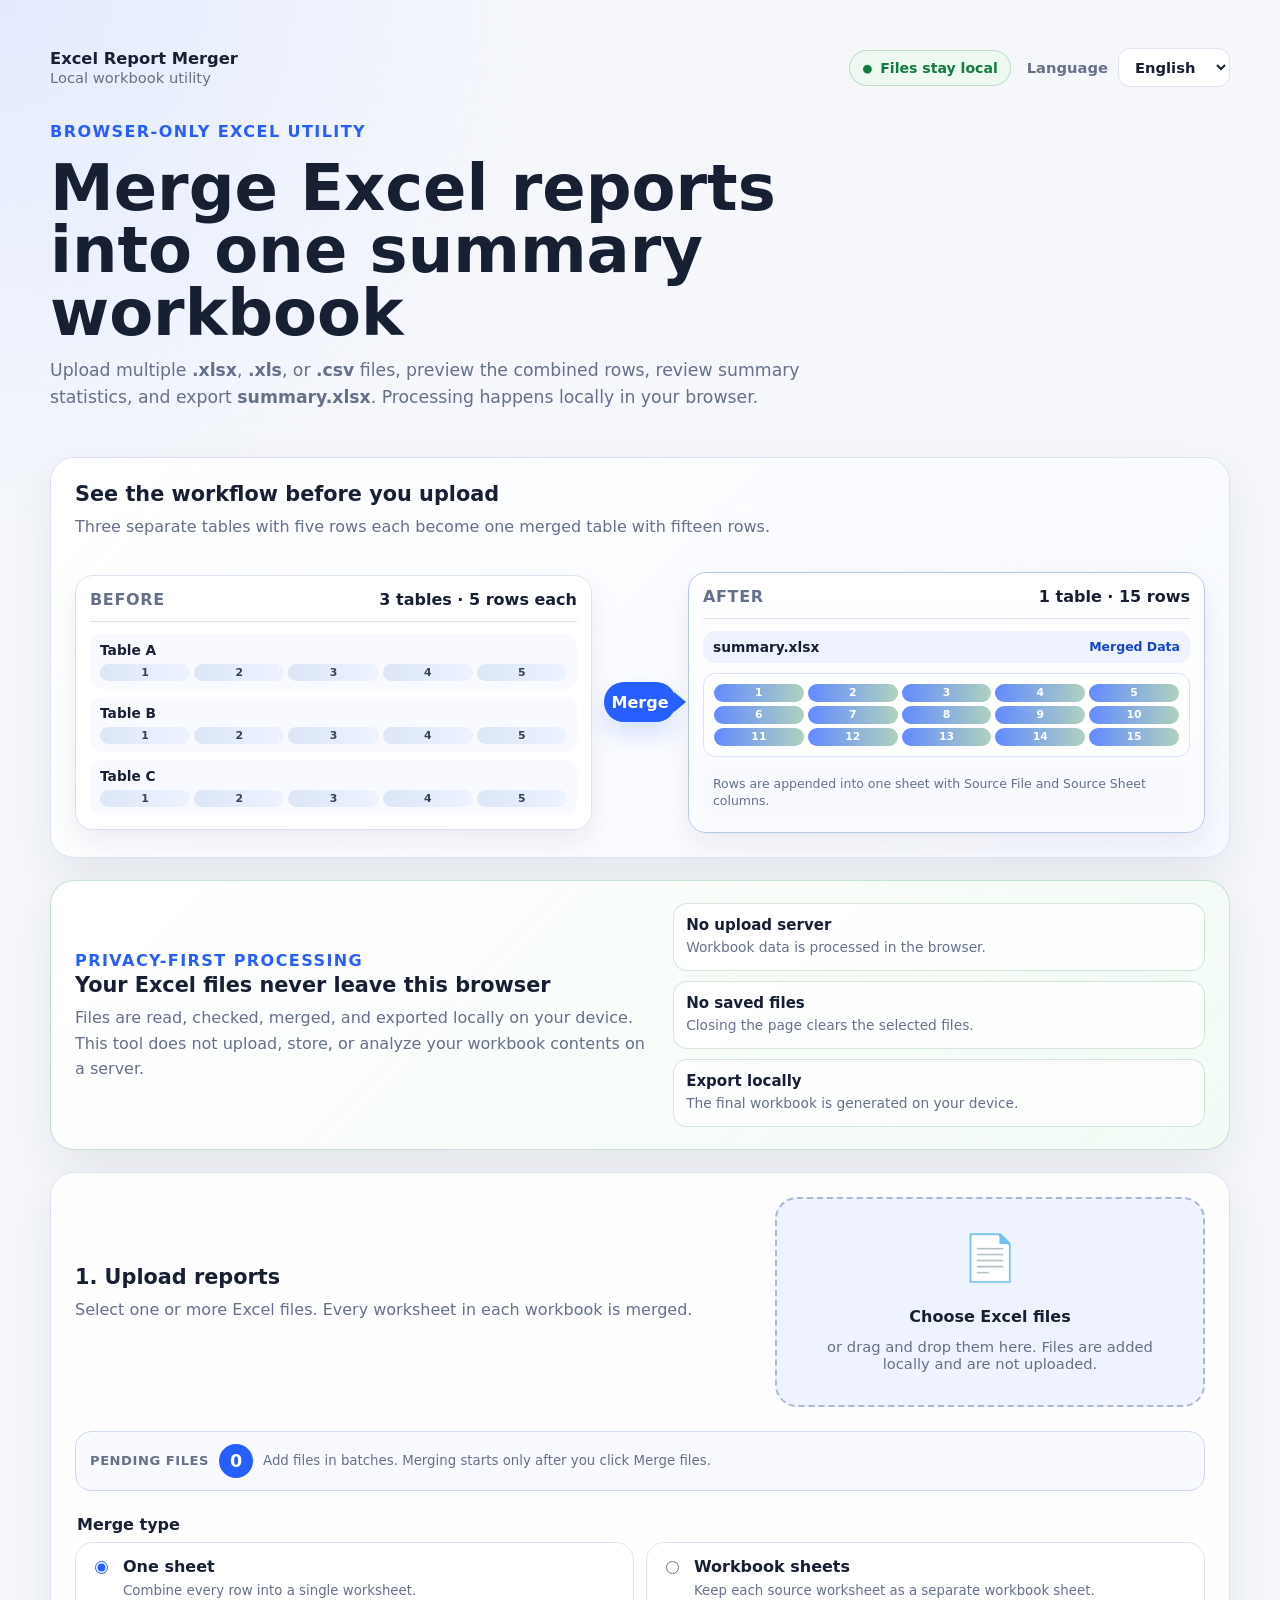
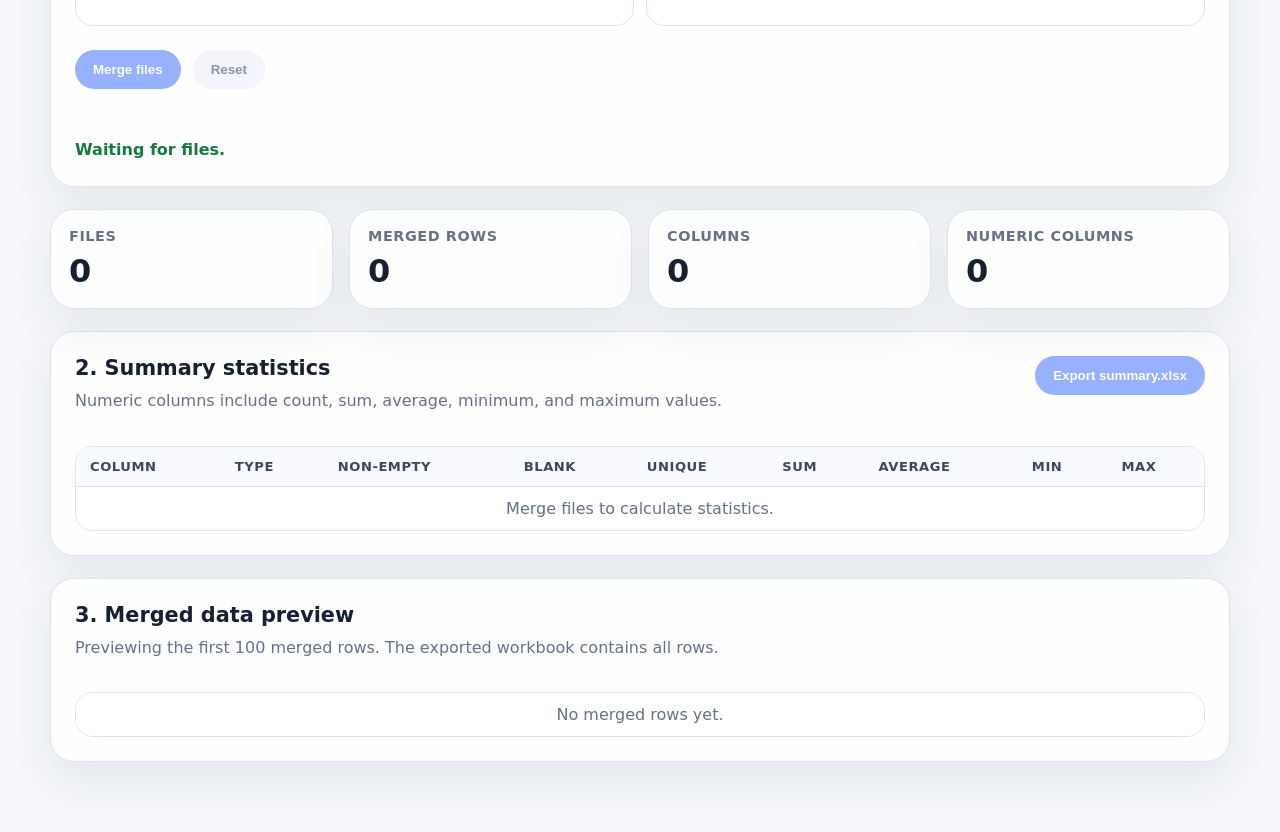
==== index.html @ 46419c25 "Add files via upload" ====
<!DOCTYPE html>
<html lang="en">
<head>
  <meta charset="UTF-8" />
  <meta name="viewport" content="width=device-width, initial-scale=1.0" />
  <title>Local Excel Report Merger</title>
  <link rel="stylesheet" href="styles.css" />
</head>
<body>
  <main class="app-shell">
    <header class="top-bar">
      <div>
        <strong data-i18n="brand">Excel Report Merger</strong>
        <span data-i18n="brandTagline">Local workbook utility</span>
      </div>
      <div class="privacy-badge" title="Local processing">
        <span aria-hidden="true">●</span>
        <strong data-i18n="privacyBadge">Files stay local</strong>
      </div>
      <label class="language-switcher" for="language-select">
        <span data-i18n="languageLabel">Language</span>
        <select id="language-select">
          <option value="en">English</option>
          <option value="zh">中文</option>
        </select>
      </label>
    </header>

    <section class="hero" aria-labelledby="app-title">
      <p class="eyebrow" data-i18n="eyebrow">Browser-only Excel utility</p>
      <h1 id="app-title" data-i18n="heroTitle">Merge Excel reports into one summary workbook</h1>
      <p class="hero-copy" data-i18n-html="heroCopy">
        Upload multiple <strong>.xlsx</strong>, <strong>.xls</strong>, or <strong>.csv</strong> files, preview the combined rows,
        review summary statistics, and export <strong>summary.xlsx</strong>. Processing happens locally in your browser.
      </p>
    </section>

    <section class="demo-panel" aria-labelledby="demo-title">
      <div class="section-header">
        <div>
          <h2 id="demo-title" data-i18n="demoTitle">See the workflow before you upload</h2>
          <p data-i18n="demoCopy">Multiple monthly reports flow into a clean workbook with a cover page, summary statistics, and merged data.</p>
        </div>
      </div>
      <div class="demo-stage" aria-hidden="true">
        <div class="demo-side demo-before">
          <div class="demo-card compact-card">
            <div class="demo-card-header">
              <span class="demo-label" data-i18n="beforeLabel">Before</span>
              <strong data-i18n="beforeSummary">3 tables · 5 rows each</strong>
            </div>
            <div class="table-stack">
              <article class="mini-table">
                <strong data-i18n="demoTableA">North Sales</strong>
                <div class="row-bars"><span>1</span><span>2</span><span>3</span><span>4</span><span>5</span></div>
              </article>
              <article class="mini-table">
                <strong data-i18n="demoTableB">South Sales</strong>
                <div class="row-bars"><span>1</span><span>2</span><span>3</span><span>4</span><span>5</span></div>
              </article>
              <article class="mini-table">
                <strong data-i18n="demoTableC">Online Sales</strong>
                <div class="row-bars"><span>1</span><span>2</span><span>3</span><span>4</span><span>5</span></div>
              </article>
            </div>
          </div>
        </div>
        <div class="demo-arrow" data-i18n="demoArrow">Merge</div>
        <div class="demo-side demo-after">
          <div class="demo-card output-book compact-card">
            <div class="demo-card-header">
              <span class="demo-label" data-i18n="afterLabel">After</span>
              <strong data-i18n="afterSummary">1 table · 15 rows</strong>
            </div>
            <div class="merged-table">
              <div class="merged-title"><strong data-i18n="outputWorkbook">summary.xlsx</strong><span data-i18n="dataTab">Merged Data</span></div>
              <div class="merged-grid">
                <span>1</span><span>2</span><span>3</span><span>4</span><span>5</span>
                <span>6</span><span>7</span><span>8</span><span>9</span><span>10</span>
                <span>11</span><span>12</span><span>13</span><span>14</span><span>15</span>
              </div>
              <div class="merged-note">
                <span data-i18n="afterDetail">Rows are appended into one sheet with Source File and Source Sheet columns.</span>
              </div>
            </div>
          </div>
        </div>
      </div>
    </section>

    <section class="privacy-panel" aria-labelledby="privacy-title">
      <div>
        <p class="eyebrow" data-i18n="privacyEyebrow">Privacy-first processing</p>
        <h2 id="privacy-title" data-i18n="privacyTitle">Your Excel files never leave this browser</h2>
        <p data-i18n="privacyCopy">
          Files are read, checked, merged, and exported locally on your device. This tool does not upload, store, or analyze your workbook contents on a server.
        </p>
      </div>
      <ul class="privacy-points">
        <li><strong data-i18n="privacyPointA">No upload server</strong><span data-i18n="privacyPointACopy">Workbook data is processed in the browser.</span></li>
        <li><strong data-i18n="privacyPointB">No saved files</strong><span data-i18n="privacyPointBCopy">Closing the page clears the selected files.</span></li>
        <li><strong data-i18n="privacyPointC">Export locally</strong><span data-i18n="privacyPointCCopy">The final workbook is generated on your device.</span></li>
      </ul>
    </section>

    <section class="card uploader" aria-labelledby="upload-title">
      <div>
        <h2 id="upload-title" data-i18n="uploadTitle">1. Upload reports</h2>
        <p data-i18n="uploadCopy">Select one or more Excel files. Every worksheet in each workbook is merged.</p>
      </div>
      <label class="drop-zone" for="file-input">
        <span class="drop-icon" aria-hidden="true">📄</span>
        <span class="drop-title" data-i18n="dropTitle">Choose Excel files</span>
        <span class="drop-hint" data-i18n="dropHint">or drag and drop them here</span>
        <input id="file-input" type="file" accept=".xlsx,.xls,.csv" multiple />
      </label>
      <div class="pending-summary" aria-live="polite">
        <span data-i18n="pendingLabel">Pending files</span>
        <strong id="pending-count">0</strong>
        <small data-i18n="pendingHint">Add files in batches. Merging starts only after you click Merge files.</small>
      </div>
      <fieldset class="merge-options" aria-label="Merge type">
        <legend data-i18n="mergeType">Merge type</legend>
        <label class="option-card">
          <input type="radio" name="merge-mode" value="single" checked />
          <span>
            <strong data-i18n="oneSheet">One sheet</strong>
            <small data-i18n="oneSheetCopy">Combine every row into a single worksheet.</small>
          </span>
        </label>
        <label class="option-card">
          <input type="radio" name="merge-mode" value="workbook" />
          <span>
            <strong data-i18n="workbookSheets">Workbook sheets</strong>
            <small data-i18n="workbookSheetsCopy">Keep each source worksheet as a separate workbook sheet.</small>
          </span>
        </label>
      </fieldset>
      <div class="actions">
        <button id="merge-button" type="button" disabled data-i18n="mergeButton">Merge files</button>
        <button id="reset-button" type="button" class="secondary" disabled data-i18n="resetButton">Reset</button>
      </div>
      <ul id="file-list" class="file-list" aria-live="polite"></ul>
      <p id="status" class="status" role="status" data-i18n="waitingStatus">Waiting for files.</p>
    </section>

    <section class="stats-grid" aria-label="Workbook summary statistics">
      <article class="stat-card">
        <span class="stat-label" data-i18n="statFiles">Files</span>
        <strong id="stat-files">0</strong>
      </article>
      <article class="stat-card">
        <span class="stat-label" data-i18n="statRows">Merged rows</span>
        <strong id="stat-rows">0</strong>
      </article>
      <article class="stat-card">
        <span class="stat-label" data-i18n="statColumns">Columns</span>
        <strong id="stat-columns">0</strong>
      </article>
      <article class="stat-card">
        <span class="stat-label" data-i18n="statNumeric">Numeric columns</span>
        <strong id="stat-numeric">0</strong>
      </article>
    </section>

    <section class="card" aria-labelledby="stats-title">
      <div class="section-header">
        <div>
          <h2 id="stats-title" data-i18n="statsTitle">2. Summary statistics</h2>
          <p data-i18n="statsCopy">Numeric columns include count, sum, average, minimum, and maximum values.</p>
        </div>
        <button id="export-button" type="button" disabled data-i18n="exportButton">Export summary.xlsx</button>
      </div>
      <div class="table-wrap">
        <table id="stats-table">
          <thead>
            <tr>
              <th data-i18n="columnHeader">Column</th>
              <th data-i18n="typeHeader">Type</th>
              <th data-i18n="nonEmptyHeader">Non-empty</th>
              <th data-i18n="blankHeader">Blank</th>
              <th data-i18n="uniqueHeader">Unique</th>
              <th data-i18n="sumHeader">Sum</th>
              <th data-i18n="averageHeader">Average</th>
              <th data-i18n="minHeader">Min</th>
              <th data-i18n="maxHeader">Max</th>
            </tr>
          </thead>
          <tbody>
            <tr><td colspan="9" class="empty-state" data-i18n="statsEmpty">Merge files to calculate statistics.</td></tr>
          </tbody>
        </table>
      </div>
    </section>

    <section class="card" aria-labelledby="preview-title">
      <div class="section-header">
        <div>
          <h2 id="preview-title" data-i18n="previewTitle">3. Merged data preview</h2>
          <p data-i18n="previewCopy">Previewing the first 100 merged rows. The exported workbook contains all rows.</p>
        </div>
      </div>
      <div class="table-wrap preview-wrap">
        <table id="preview-table">
          <tbody>
            <tr><td class="empty-state" data-i18n="previewEmpty">No merged rows yet.</td></tr>
          </tbody>
        </table>
      </div>
    </section>
  </main>

  <div id="validation-modal" class="modal-backdrop" hidden>
    <section class="modal-card" role="dialog" aria-modal="true" aria-labelledby="validation-title">
      <div class="modal-header">
        <div>
          <p class="eyebrow" data-i18n="validationEyebrow">Review needed</p>
          <h2 id="validation-title" data-i18n="validationTitle">Some tables do not match</h2>
        </div>
      </div>
      <p data-i18n="validationCopy">The files can still be merged, but these differences may affect the output. Please review them first.</p>
      <div id="validation-list" class="validation-list"></div>
      <div class="modal-actions">
        <button id="review-files-button" type="button" class="secondary" data-i18n="reviewFilesButton">Return to check</button>
        <button id="continue-merge-button" type="button" data-i18n="continueMergeButton">Continue merge</button>
      </div>
    </section>
  </div>

  <script src="https://cdn.sheetjs.com/xlsx-0.20.3/package/dist/xlsx.full.min.js"></script>
  <script src="app.js"></script>
</body>
</html>
---- styles.css ----
:root {
  color-scheme: light;
  --bg: #f5f7fb;
  --card: #ffffff;
  --ink: #172033;
  --muted: #657089;
  --primary: #275efe;
  --primary-dark: #1645ca;
  --border: #dce3f0;
  --soft: #eef3ff;
  --success: #147a3f;
  --shadow: 0 18px 45px rgba(23, 32, 51, 0.08);
}

* { box-sizing: border-box; }

body {
  margin: 0;
  min-height: 100vh;
  font-family: Inter, ui-sans-serif, system-ui, -apple-system, BlinkMacSystemFont, "Segoe UI", sans-serif;
  background: radial-gradient(circle at top left, #e4ebff, transparent 34rem), var(--bg);
  color: var(--ink);
}

.app-shell {
  width: min(1180px, calc(100% - 32px));
  margin: 0 auto;
  padding: 48px 0;
}

.top-bar {
  display: flex;
  justify-content: space-between;
  gap: 16px;
  align-items: center;
  margin-bottom: 32px;
}
.top-bar strong { display: block; font-size: 1.02rem; }
.top-bar span { color: var(--muted); font-size: 0.92rem; }
.privacy-badge {
  display: inline-flex;
  gap: 8px;
  align-items: center;
  margin-left: auto;
  padding: 9px 12px;
  border: 1px solid rgba(20, 122, 63, 0.22);
  border-radius: 999px;
  background: #edf8f1;
  color: var(--success);
}
.privacy-badge span {
  color: var(--success);
  font-size: 0.72rem;
}
.privacy-badge strong {
  color: var(--success);
  font-size: 0.88rem;
}
.language-switcher {
  display: inline-flex;
  gap: 10px;
  align-items: center;
  color: var(--muted);
  font-size: 0.92rem;
  font-weight: 700;
}
.language-switcher select {
  min-width: 112px;
  padding: 9px 12px;
  border: 1px solid var(--border);
  border-radius: 12px;
  background: #fff;
  color: var(--ink);
  font: inherit;
}

.hero {
  display: grid;
  gap: 12px;
  margin-bottom: 28px;
}

.eyebrow {
  margin: 0;
  color: var(--primary);
  font-weight: 800;
  letter-spacing: 0.09em;
  text-transform: uppercase;
}

h1, h2, p { margin-top: 0; }
h1 { max-width: 820px; margin-bottom: 0; font-size: clamp(2.25rem, 5vw, 4.5rem); line-height: 0.98; }
h2 { margin-bottom: 8px; font-size: 1.3rem; }
p { color: var(--muted); line-height: 1.6; }
.hero-copy { max-width: 760px; font-size: 1.08rem; }

.card, .stat-card {
  background: rgba(255, 255, 255, 0.9);
  border: 1px solid var(--border);
  border-radius: 24px;
  box-shadow: var(--shadow);
}

.card { padding: 24px; margin-bottom: 22px; }
.uploader { display: grid; grid-template-columns: 1fr minmax(280px, 430px); gap: 24px; align-items: center; }

.privacy-panel {
  display: grid;
  grid-template-columns: minmax(0, 1fr) minmax(320px, 0.92fr);
  gap: 20px;
  align-items: center;
  margin-bottom: 22px;
  padding: 22px 24px;
  border: 1px solid rgba(20, 122, 63, 0.22);
  border-radius: 24px;
  background: linear-gradient(135deg, #ffffff, #f2fbf5);
  box-shadow: var(--shadow);
}
.privacy-panel h2 { margin-bottom: 8px; }
.privacy-panel p:last-child { margin-bottom: 0; }
.privacy-points {
  display: grid;
  gap: 10px;
  margin: 0;
  padding: 0;
  list-style: none;
}
.privacy-points li {
  display: grid;
  gap: 4px;
  padding: 12px;
  border: 1px solid rgba(20, 122, 63, 0.18);
  border-radius: 14px;
  background: rgba(255, 255, 255, 0.78);
}
.privacy-points strong {
  color: var(--ink);
  font-size: 0.94rem;
}
.privacy-points span {
  color: var(--muted);
  font-size: 0.86rem;
  line-height: 1.45;
}

.demo-panel {
  margin-bottom: 22px;
  padding: 24px;
  border: 1px solid var(--border);
  border-radius: 24px;
  background:
    linear-gradient(135deg, rgba(255, 255, 255, 0.95), rgba(246, 249, 255, 0.95)),
    #fff;
  box-shadow: var(--shadow);
}
.demo-stage {
  display: grid;
  grid-template-columns: minmax(0, 1fr) 72px minmax(0, 1fr);
  gap: 12px;
  align-items: center;
}
.demo-side { display: grid; gap: 12px; }
.demo-label {
  color: var(--muted);
  font-weight: 800;
  text-transform: uppercase;
  letter-spacing: 0.04em;
}
.demo-card {
  min-height: 210px;
  padding: 14px;
  border: 1px solid var(--border);
  border-radius: 18px;
  background: #fff;
  box-shadow: 0 12px 28px rgba(23, 32, 51, 0.07);
}
.compact-card {
  display: grid;
  gap: 12px;
  align-content: start;
}
.demo-card-header {
  display: flex;
  justify-content: space-between;
  gap: 12px;
  align-items: flex-start;
  padding-bottom: 12px;
  border-bottom: 1px solid var(--border);
}
.demo-card-header strong {
  color: var(--ink);
  font-size: 1rem;
  text-align: right;
}
.table-stack {
  display: grid;
  gap: 8px;
}
.mini-table {
  display: grid;
  gap: 6px;
  min-height: 48px;
  padding: 8px 10px;
  border-radius: 12px;
  background: #f8faff;
}
.mini-table strong,
.merged-title strong {
  color: var(--ink);
  font-size: 0.86rem;
}
.row-bars,
.merged-grid {
  display: grid;
  gap: 4px;
}
.row-bars span,
.merged-grid span {
  display: grid;
  place-items: center;
  min-height: 17px;
  border-radius: 999px;
  background: linear-gradient(90deg, #dce6f7, #edf3ff);
  color: #34415a;
  font-size: 0.68rem;
  font-weight: 800;
}
.row-bars { grid-template-columns: repeat(5, 1fr); }
.merged-table {
  display: grid;
  gap: 10px;
}
.demo-arrow {
  position: relative;
  display: flex;
  align-items: center;
  justify-content: center;
  min-height: 40px;
  padding: 0 10px;
  border-radius: 999px;
  background: var(--primary);
  color: #fff;
  font-weight: 900;
  box-shadow: 0 12px 24px rgba(39, 94, 254, 0.18);
}
.demo-arrow::after {
  content: "";
  position: absolute;
  right: -10px;
  width: 0;
  height: 0;
  border-top: 10px solid transparent;
  border-bottom: 10px solid transparent;
  border-left: 12px solid var(--primary);
}
.output-book {
  border-color: #b7c7ea;
  background: linear-gradient(180deg, #fff, #f9fbff);
  animation: bookPulse 4.8s ease-in-out infinite;
}
.merged-title {
  display: flex;
  justify-content: space-between;
  gap: 10px;
  align-items: center;
  padding: 8px 10px;
  border-radius: 12px;
  background: var(--soft);
}
.merged-title span {
  color: var(--primary-dark);
  font-size: 0.78rem;
  font-weight: 800;
}
.merged-grid {
  grid-template-columns: repeat(5, 1fr);
  padding: 10px;
  border: 1px solid #d8e3f7;
  border-radius: 12px;
  background: #fff;
}
.merged-grid span {
  min-height: 18px;
  background: linear-gradient(90deg, rgba(39, 94, 254, 0.72), rgba(20, 122, 63, 0.34));
  color: #fff;
}
.merged-note {
  padding: 8px 10px;
  border-radius: 12px;
  background: #f8faff;
  color: var(--muted);
  font-size: 0.78rem;
  line-height: 1.4;
}

@keyframes dataFlow {
  0% { background-position: 120% 0; opacity: 0.35; }
  45% { opacity: 1; }
  100% { background-position: -120% 0; opacity: 0.35; }
}

@keyframes bookPulse {
  0%, 100% { transform: scale(1); }
  50% { transform: scale(1.015); }
}

.drop-zone {
  display: grid;
  place-items: center;
  min-height: 210px;
  padding: 26px;
  border: 2px dashed #a9b8d8;
  border-radius: 22px;
  background: var(--soft);
  cursor: pointer;
  text-align: center;
  transition: border-color 180ms ease, transform 180ms ease, background 180ms ease;
}

.drop-zone:hover, .drop-zone.drag-over { border-color: var(--primary); transform: translateY(-2px); background: #e8efff; }
.drop-zone input { display: none; }
.drop-icon { font-size: 2.8rem; }
.drop-title { display: block; margin-top: 10px; font-weight: 800; }
.drop-hint { display: block; color: var(--muted); font-size: 0.92rem; }

.pending-summary {
  grid-column: 1 / -1;
  display: grid;
  grid-template-columns: auto auto 1fr;
  gap: 10px;
  align-items: center;
  padding: 12px 14px;
  border: 1px solid #cbd7ee;
  border-radius: 16px;
  background: #f8faff;
}
.pending-summary span {
  color: var(--muted);
  font-weight: 800;
  text-transform: uppercase;
  letter-spacing: 0.04em;
  font-size: 0.82rem;
}
.pending-summary strong {
  display: grid;
  place-items: center;
  min-width: 34px;
  min-height: 34px;
  border-radius: 999px;
  background: var(--primary);
  color: #fff;
  font-size: 1.1rem;
}
.pending-summary small {
  color: var(--muted);
  line-height: 1.45;
}

.merge-options {
  grid-column: 1 / -1;
  display: grid;
  grid-template-columns: repeat(2, minmax(0, 1fr));
  gap: 12px;
  margin: 0;
  padding: 0;
  border: 0;
}
.merge-options legend {
  margin-bottom: 8px;
  color: var(--ink);
  font-weight: 800;
}
.option-card {
  display: flex;
  gap: 12px;
  align-items: flex-start;
  min-height: 84px;
  padding: 14px;
  border: 1px solid var(--border);
  border-radius: 18px;
  background: #fff;
  cursor: pointer;
}
.option-card input { margin-top: 4px; accent-color: var(--primary); }
.option-card strong { display: block; margin-bottom: 4px; }
.option-card small { color: var(--muted); line-height: 1.45; }

.actions { display: flex; gap: 12px; flex-wrap: wrap; }
button {
  border: 0;
  border-radius: 999px;
  padding: 12px 18px;
  background: var(--primary);
  color: #fff;
  font-weight: 800;
  cursor: pointer;
  transition: background 160ms ease, transform 160ms ease, opacity 160ms ease;
}
button:hover:not(:disabled) { background: var(--primary-dark); transform: translateY(-1px); }
button:disabled { cursor: not-allowed; opacity: 0.48; }
button.secondary { background: #e8edf7; color: var(--ink); }
button.secondary:hover:not(:disabled) { background: #dbe4f3; }

.file-list { grid-column: 1 / -1; display: grid; gap: 8px; margin: 0; padding: 0; list-style: none; }
.file-list li { display: flex; justify-content: space-between; gap: 12px; padding: 10px 12px; border: 1px solid var(--border); border-radius: 14px; background: #fff; }
.file-size { color: var(--muted); white-space: nowrap; }
.status { grid-column: 1 / -1; margin: 0; color: var(--success); font-weight: 700; }

.stats-grid { display: grid; grid-template-columns: repeat(4, 1fr); gap: 16px; margin-bottom: 22px; }
.stat-card { padding: 18px; }
.stat-label { display: block; margin-bottom: 8px; color: var(--muted); font-size: 0.9rem; font-weight: 700; text-transform: uppercase; letter-spacing: 0.04em; }
.stat-card strong { font-size: 2rem; }

.section-header { display: flex; justify-content: space-between; gap: 18px; align-items: flex-start; margin-bottom: 16px; }
.table-wrap { width: 100%; overflow: auto; border: 1px solid var(--border); border-radius: 18px; }
.preview-wrap { max-height: 520px; }
table { width: 100%; border-collapse: collapse; background: #fff; }
th, td { padding: 12px 14px; border-bottom: 1px solid var(--border); text-align: left; vertical-align: top; white-space: nowrap; }
th { position: sticky; top: 0; z-index: 1; background: #f8faff; color: #394761; font-size: 0.82rem; text-transform: uppercase; letter-spacing: 0.04em; }
tr:last-child td { border-bottom: 0; }
.empty-state { color: var(--muted); text-align: center; white-space: normal; }

.modal-backdrop {
  position: fixed;
  inset: 0;
  z-index: 10;
  display: grid;
  place-items: center;
  padding: 24px;
  background: rgba(23, 32, 51, 0.42);
}
.modal-backdrop[hidden] { display: none; }
.modal-card {
  display: grid;
  gap: 16px;
  width: min(760px, 100%);
  max-height: min(760px, calc(100vh - 48px));
  padding: 24px;
  overflow: auto;
  border: 1px solid var(--border);
  border-radius: 22px;
  background: #fff;
  box-shadow: 0 28px 70px rgba(23, 32, 51, 0.26);
}
.modal-header {
  display: flex;
  justify-content: space-between;
  gap: 16px;
}
.validation-list {
  display: grid;
  gap: 10px;
  max-height: 340px;
  overflow: auto;
}
.validation-item {
  display: grid;
  gap: 6px;
  padding: 12px;
  border: 1px solid #f0c7c7;
  border-radius: 14px;
  background: #fff8f8;
}
.validation-item strong {
  color: #8a1f1f;
  font-size: 0.94rem;
}
.validation-item span {
  color: var(--ink);
  line-height: 1.45;
}
.validation-item small {
  color: var(--muted);
  line-height: 1.45;
}
.modal-actions {
  display: flex;
  justify-content: flex-end;
  gap: 12px;
  flex-wrap: wrap;
}

@media (max-width: 820px) {
  .top-bar { align-items: flex-start; flex-direction: column; }
  .privacy-badge { margin-left: 0; }
  .privacy-panel { grid-template-columns: 1fr; }
  .uploader, .stats-grid, .merge-options { grid-template-columns: 1fr; }
  .demo-stage { grid-template-columns: minmax(0, 1fr) 58px minmax(0, 1fr); gap: 8px; }
  .demo-card { min-height: 0; }
  .demo-arrow { min-height: 34px; padding: 0 6px; font-size: 0.72rem; }
  .demo-arrow::after { right: -8px; border-top-width: 8px; border-bottom-width: 8px; border-left-width: 10px; }
  .demo-card-header { flex-direction: column; gap: 4px; }
  .demo-card-header strong { text-align: left; }
  .pending-summary { grid-template-columns: auto auto; }
  .pending-summary small { grid-column: 1 / -1; }
  .section-header { flex-direction: column; }
  button { width: 100%; }
  .modal-actions { flex-direction: column-reverse; }
}

@media (max-width: 560px) {
  .demo-stage { grid-template-columns: 1fr; }
  .demo-arrow { justify-self: center; min-width: 92px; }
  .demo-arrow::after { display: none; }
}
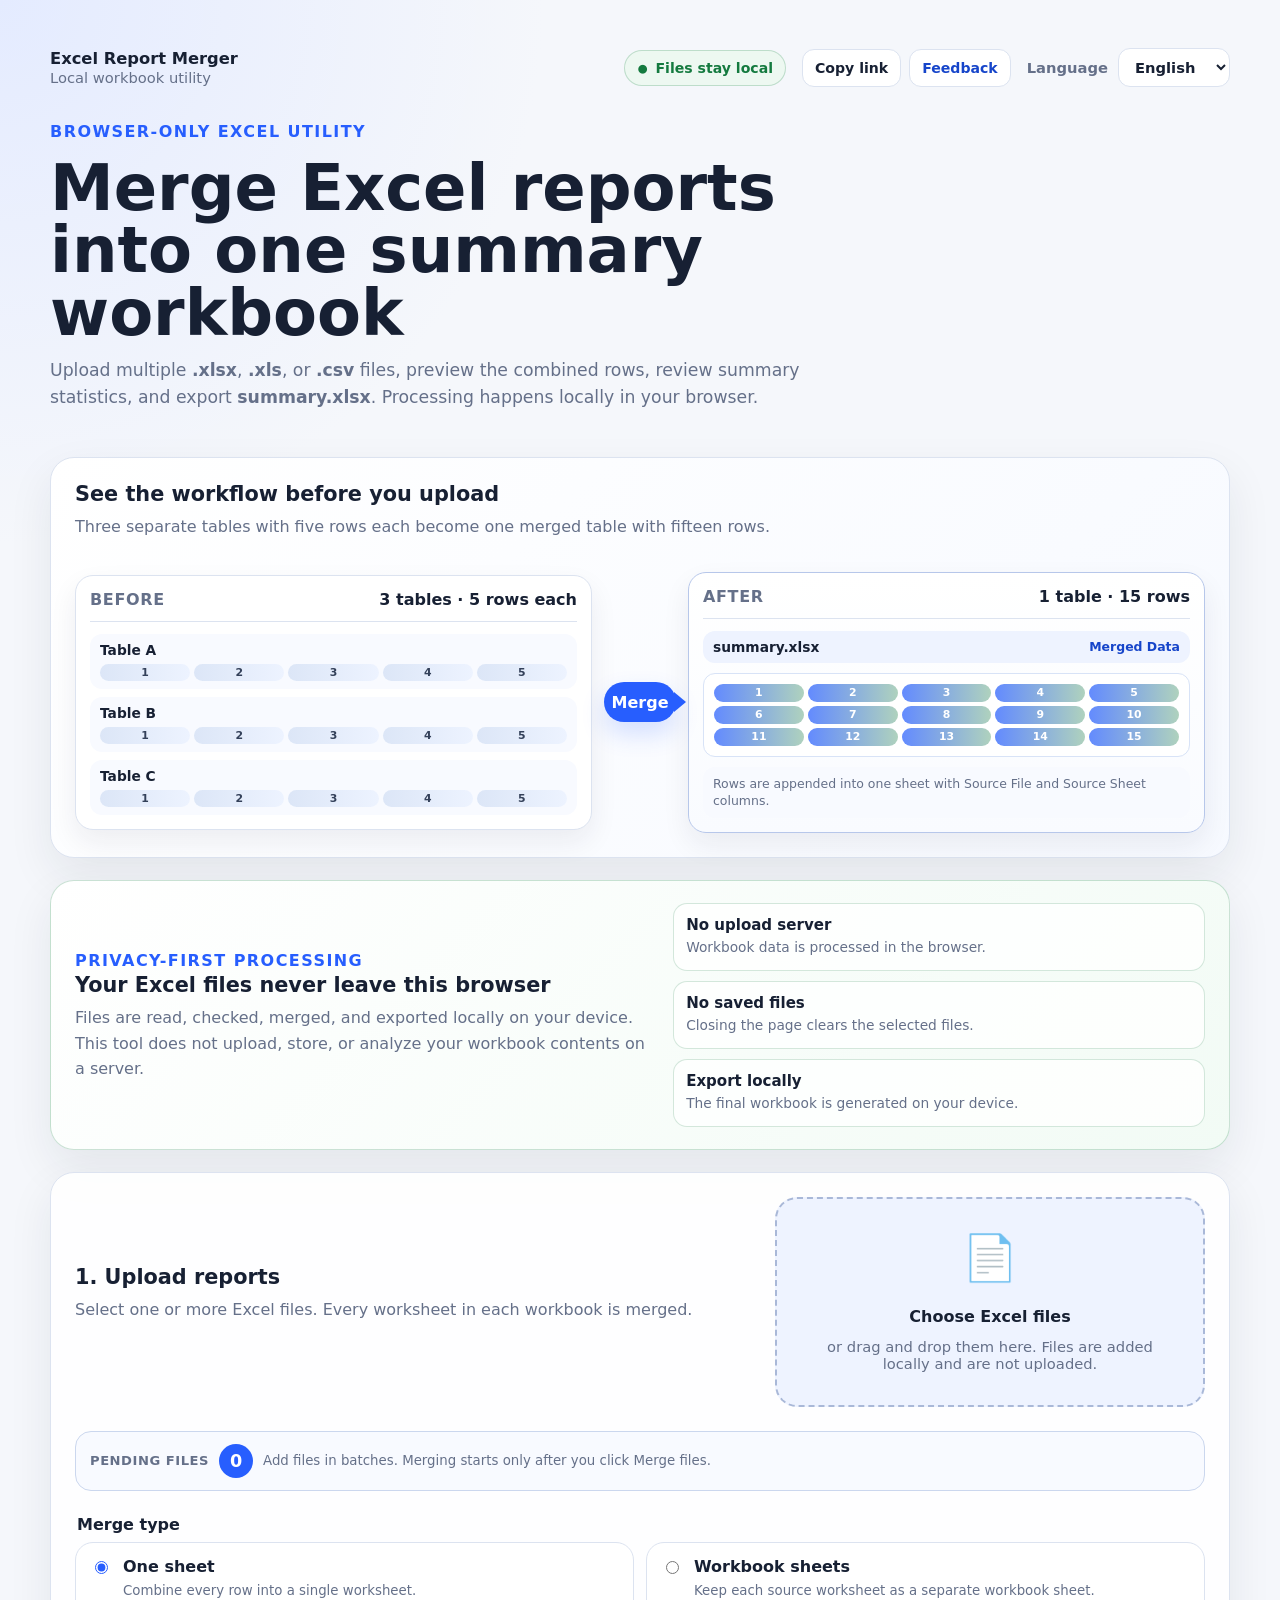
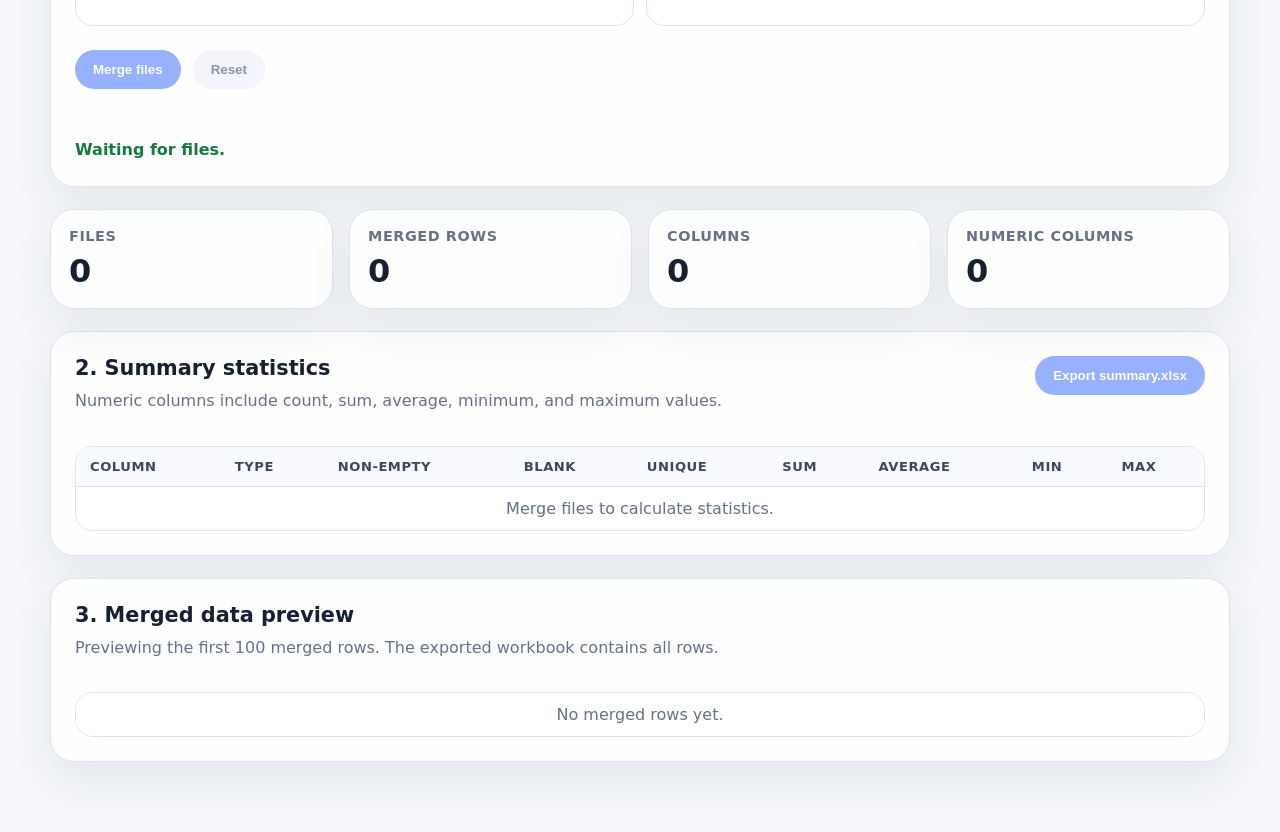
==== commit 749153a1: "Add files via upload" ====
--- a/index.html
+++ b/index.html
@@ -3,7 +3,16 @@
 <head>
   <meta charset="UTF-8" />
   <meta name="viewport" content="width=device-width, initial-scale=1.0" />
-  <title>Local Excel Report Merger</title>
+  <meta name="description" content="Merge Excel and CSV files locally in your browser. Files are not uploaded to a server. Review headers, merge rows, and export summary.xlsx." />
+  <meta name="keywords" content="Excel merge, merge Excel files, CSV merge, workbook merger, local Excel tool, privacy-first Excel tool" />
+  <meta name="robots" content="index, follow" />
+  <link rel="canonical" href="https://filetools-lab.github.io/excelmerge/" />
+  <meta property="og:title" content="Excel Report Merger - Private Local Excel Merge Tool" />
+  <meta property="og:description" content="Merge Excel and CSV files locally in your browser. Files stay on your device and are not uploaded to a server." />
+  <meta property="og:type" content="website" />
+  <meta property="og:url" content="https://filetools-lab.github.io/excelmerge/" />
+  <meta name="twitter:card" content="summary" />
+  <title>Excel Report Merger - Private Local Excel Merge Tool</title>
   <link rel="stylesheet" href="styles.css" />
 </head>
 <body>
@@ -17,6 +26,10 @@
         <span aria-hidden="true">●</span>
         <strong data-i18n="privacyBadge">Files stay local</strong>
       </div>
+      <nav class="top-actions" aria-label="Site actions">
+        <button id="share-button" type="button" class="small-button" data-i18n="shareButton">Copy link</button>
+        <a class="small-button secondary-link" href="https://github.com/filetools-lab/excelmerge/issues" target="_blank" rel="noreferrer" data-i18n="feedbackLink">Feedback</a>
+      </nav>
       <label class="language-switcher" for="language-select">
         <span data-i18n="languageLabel">Language</span>
         <select id="language-select">
--- a/styles.css
+++ b/styles.css
@@ -56,6 +56,32 @@
   color: var(--success);
   font-size: 0.88rem;
 }
+.top-actions {
+  display: inline-flex;
+  gap: 8px;
+  align-items: center;
+}
+.small-button {
+  display: inline-flex;
+  align-items: center;
+  justify-content: center;
+  min-height: 38px;
+  padding: 9px 12px;
+  border: 1px solid var(--border);
+  border-radius: 12px;
+  background: #fff;
+  color: var(--ink);
+  font: inherit;
+  font-size: 0.88rem;
+  font-weight: 800;
+  text-decoration: none;
+  cursor: pointer;
+}
+.small-button:hover {
+  border-color: #bccae2;
+  background: #f8faff;
+}
+.secondary-link { color: var(--primary-dark); }
 .language-switcher {
   display: inline-flex;
   gap: 10px;
@@ -483,6 +509,7 @@
 @media (max-width: 820px) {
   .top-bar { align-items: flex-start; flex-direction: column; }
   .privacy-badge { margin-left: 0; }
+  .top-actions { flex-wrap: wrap; }
   .privacy-panel { grid-template-columns: 1fr; }
   .uploader, .stats-grid, .merge-options { grid-template-columns: 1fr; }
   .demo-stage { grid-template-columns: minmax(0, 1fr) 58px minmax(0, 1fr); gap: 8px; }
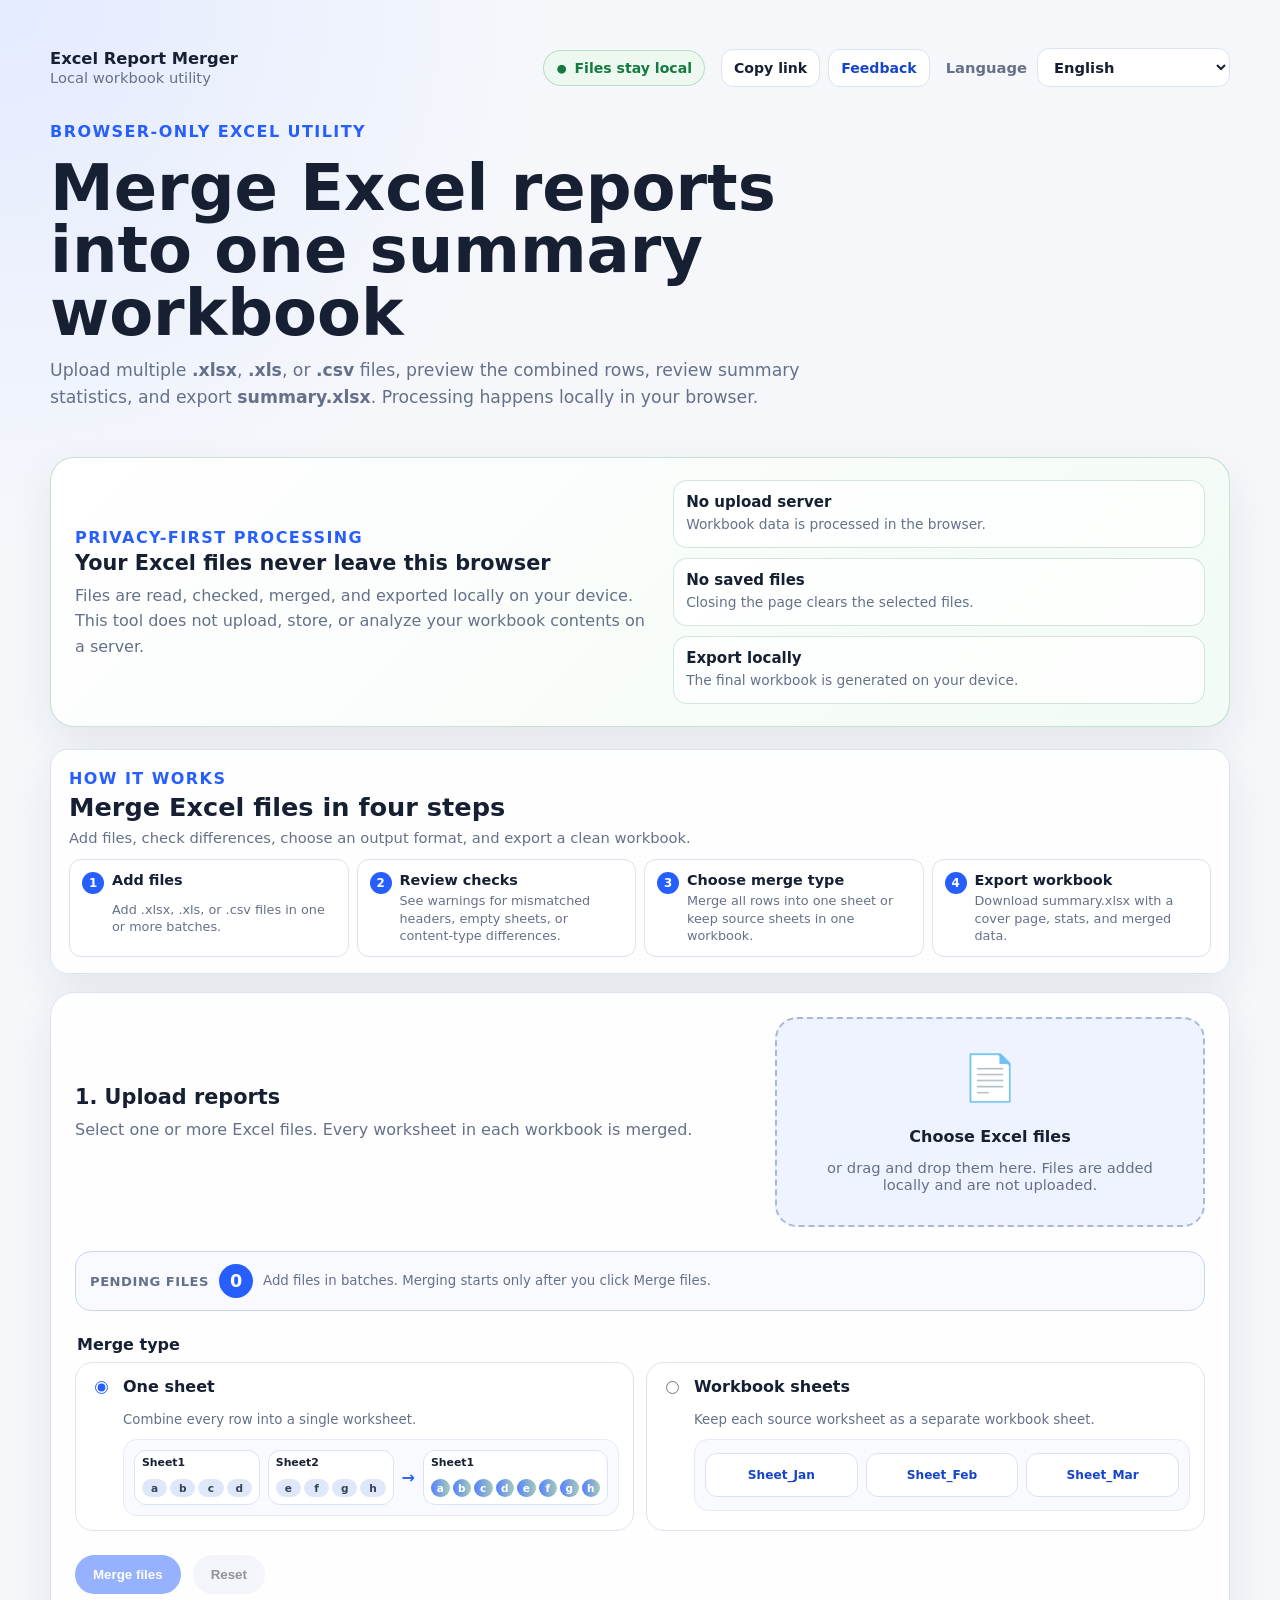
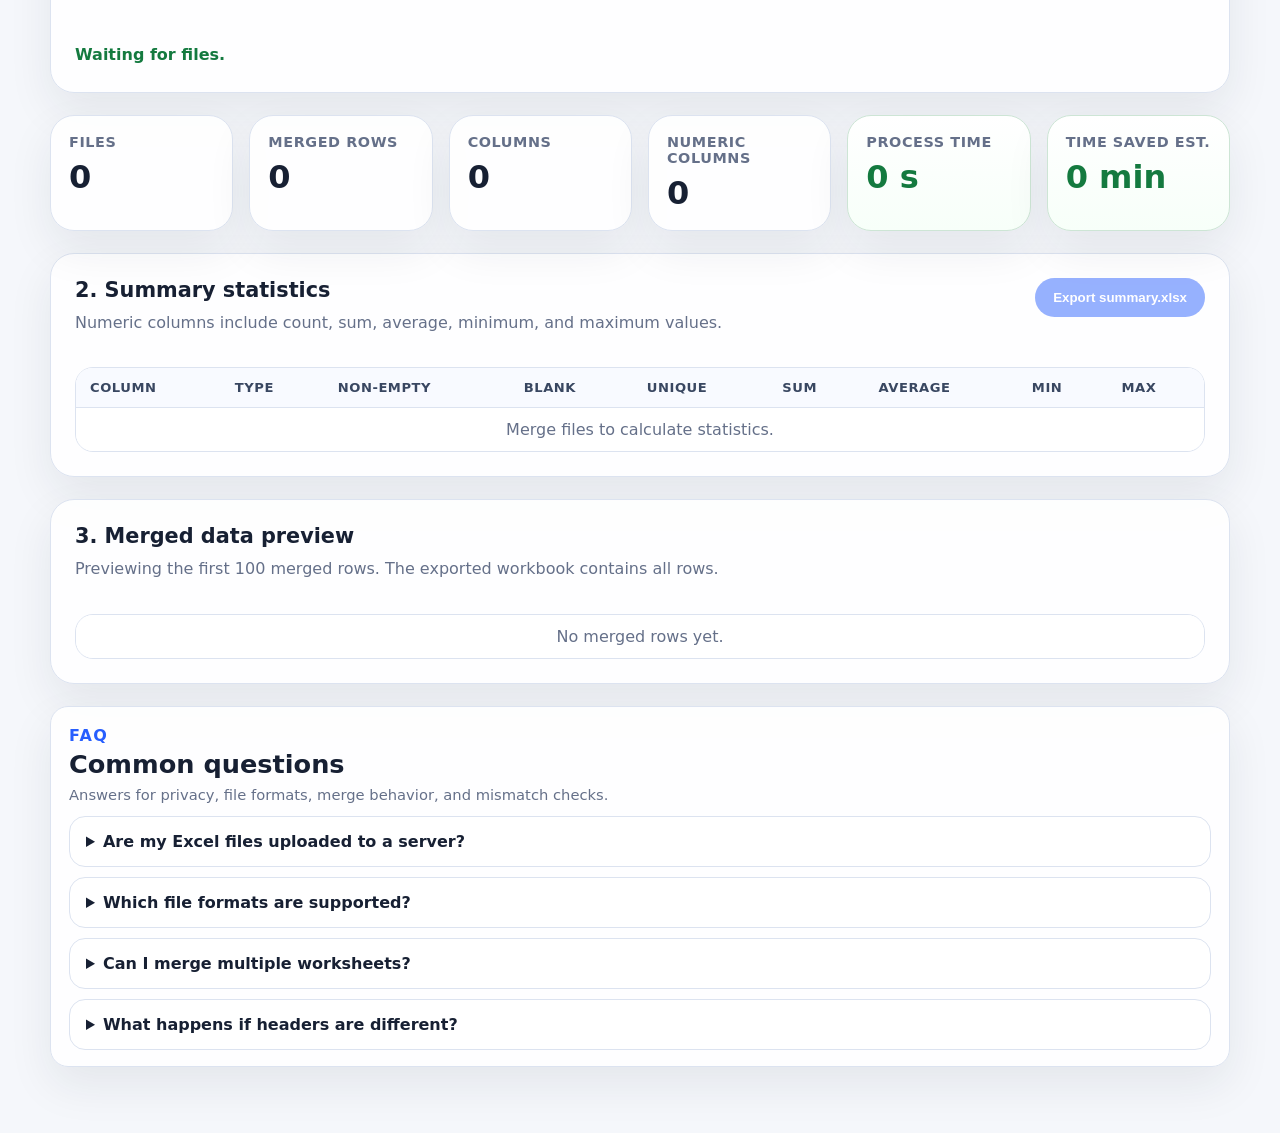
==== commit ccd7e8d4: "Add files via upload" ====
--- a/index.html
+++ b/index.html
@@ -3,16 +3,39 @@
 <head>
   <meta charset="UTF-8" />
   <meta name="viewport" content="width=device-width, initial-scale=1.0" />
-  <meta name="description" content="Merge Excel and CSV files locally in your browser. Files are not uploaded to a server. Review headers, merge rows, and export summary.xlsx." />
-  <meta name="keywords" content="Excel merge, merge Excel files, CSV merge, workbook merger, local Excel tool, privacy-first Excel tool" />
+  <meta name="description" content="Merge Excel and CSV files locally in your browser. Check header mismatches, combine multiple sheets, and export summary.xlsx without uploading files to a server." />
+  <meta name="keywords" content="Excel merge tool, merge Excel files, combine Excel sheets, CSV merge, workbook merger, local Excel tool, privacy-first Excel tool" />
   <meta name="robots" content="index, follow" />
   <link rel="canonical" href="https://filetools-lab.github.io/excelmerge/" />
-  <meta property="og:title" content="Excel Report Merger - Private Local Excel Merge Tool" />
-  <meta property="og:description" content="Merge Excel and CSV files locally in your browser. Files stay on your device and are not uploaded to a server." />
+  <meta property="og:title" content="Excel Merge Tool - Merge Excel and CSV Files Locally" />
+  <meta property="og:description" content="Merge Excel and CSV files locally in your browser. Check mismatched headers and export summary.xlsx without uploading files to a server." />
   <meta property="og:type" content="website" />
   <meta property="og:url" content="https://filetools-lab.github.io/excelmerge/" />
   <meta name="twitter:card" content="summary" />
-  <title>Excel Report Merger - Private Local Excel Merge Tool</title>
+  <title>Excel Merge Tool - Merge Excel and CSV Files Locally</title>
+  <script type="application/ld+json">
+    {
+      "@context": "https://schema.org",
+      "@type": "WebApplication",
+      "name": "Excel Report Merger",
+      "applicationCategory": "BusinessApplication",
+      "operatingSystem": "Web",
+      "url": "https://filetools-lab.github.io/excelmerge/",
+      "description": "Merge Excel and CSV files locally in your browser. Check header mismatches, combine multiple sheets, and export summary.xlsx without uploading files to a server.",
+      "offers": {
+        "@type": "Offer",
+        "price": "0",
+        "priceCurrency": "USD"
+      },
+      "featureList": [
+        "Merge Excel files locally",
+        "Merge CSV files locally",
+        "Check header mismatches",
+        "Export summary workbook",
+        "No server upload"
+      ]
+    }
+  </script>
   <link rel="stylesheet" href="styles.css" />
 </head>
 <body>
@@ -35,6 +58,10 @@
         <select id="language-select">
           <option value="en">English</option>
           <option value="zh">中文</option>
+          <option value="hi">हिन्दी</option>
+          <option value="ja">日本語</option>
+          <option value="pt">Português</option>
+          <option value="id">Bahasa Indonesia</option>
         </select>
       </label>
     </header>
@@ -48,59 +75,6 @@
       </p>
     </section>
 
-    <section class="demo-panel" aria-labelledby="demo-title">
-      <div class="section-header">
-        <div>
-          <h2 id="demo-title" data-i18n="demoTitle">See the workflow before you upload</h2>
-          <p data-i18n="demoCopy">Multiple monthly reports flow into a clean workbook with a cover page, summary statistics, and merged data.</p>
-        </div>
-      </div>
-      <div class="demo-stage" aria-hidden="true">
-        <div class="demo-side demo-before">
-          <div class="demo-card compact-card">
-            <div class="demo-card-header">
-              <span class="demo-label" data-i18n="beforeLabel">Before</span>
-              <strong data-i18n="beforeSummary">3 tables · 5 rows each</strong>
-            </div>
-            <div class="table-stack">
-              <article class="mini-table">
-                <strong data-i18n="demoTableA">North Sales</strong>
-                <div class="row-bars"><span>1</span><span>2</span><span>3</span><span>4</span><span>5</span></div>
-              </article>
-              <article class="mini-table">
-                <strong data-i18n="demoTableB">South Sales</strong>
-                <div class="row-bars"><span>1</span><span>2</span><span>3</span><span>4</span><span>5</span></div>
-              </article>
-              <article class="mini-table">
-                <strong data-i18n="demoTableC">Online Sales</strong>
-                <div class="row-bars"><span>1</span><span>2</span><span>3</span><span>4</span><span>5</span></div>
-              </article>
-            </div>
-          </div>
-        </div>
-        <div class="demo-arrow" data-i18n="demoArrow">Merge</div>
-        <div class="demo-side demo-after">
-          <div class="demo-card output-book compact-card">
-            <div class="demo-card-header">
-              <span class="demo-label" data-i18n="afterLabel">After</span>
-              <strong data-i18n="afterSummary">1 table · 15 rows</strong>
-            </div>
-            <div class="merged-table">
-              <div class="merged-title"><strong data-i18n="outputWorkbook">summary.xlsx</strong><span data-i18n="dataTab">Merged Data</span></div>
-              <div class="merged-grid">
-                <span>1</span><span>2</span><span>3</span><span>4</span><span>5</span>
-                <span>6</span><span>7</span><span>8</span><span>9</span><span>10</span>
-                <span>11</span><span>12</span><span>13</span><span>14</span><span>15</span>
-              </div>
-              <div class="merged-note">
-                <span data-i18n="afterDetail">Rows are appended into one sheet with Source File and Source Sheet columns.</span>
-              </div>
-            </div>
-          </div>
-        </div>
-      </div>
-    </section>
-
     <section class="privacy-panel" aria-labelledby="privacy-title">
       <div>
         <p class="eyebrow" data-i18n="privacyEyebrow">Privacy-first processing</p>
@@ -114,6 +88,22 @@
         <li><strong data-i18n="privacyPointB">No saved files</strong><span data-i18n="privacyPointBCopy">Closing the page clears the selected files.</span></li>
         <li><strong data-i18n="privacyPointC">Export locally</strong><span data-i18n="privacyPointCCopy">The final workbook is generated on your device.</span></li>
       </ul>
+    </section>
+
+    <section class="content-section" aria-labelledby="steps-title">
+      <div class="section-header">
+        <div>
+          <p class="eyebrow" data-i18n="stepsEyebrow">How it works</p>
+          <h2 id="steps-title" data-i18n="stepsTitle">Merge Excel files in four steps</h2>
+          <p data-i18n="stepsCopy">Add files, check differences, choose an output format, and export a clean workbook.</p>
+        </div>
+      </div>
+      <ol class="steps-grid">
+        <li><strong data-i18n="stepOneTitle">Add files</strong><span data-i18n="stepOneCopy">Add .xlsx, .xls, or .csv files in one or more batches.</span></li>
+        <li><strong data-i18n="stepTwoTitle">Review checks</strong><span data-i18n="stepTwoCopy">See warnings for mismatched headers, empty sheets, or content-type differences.</span></li>
+        <li><strong data-i18n="stepThreeTitle">Choose merge type</strong><span data-i18n="stepThreeCopy">Merge all rows into one sheet or keep source sheets in one workbook.</span></li>
+        <li><strong data-i18n="stepFourTitle">Export workbook</strong><span data-i18n="stepFourCopy">Download summary.xlsx with a cover page, stats, and merged data.</span></li>
+      </ol>
     </section>
 
     <section class="card uploader" aria-labelledby="upload-title">
@@ -136,16 +126,36 @@
         <legend data-i18n="mergeType">Merge type</legend>
         <label class="option-card">
           <input type="radio" name="merge-mode" value="single" checked />
-          <span>
+          <span class="option-body">
             <strong data-i18n="oneSheet">One sheet</strong>
             <small data-i18n="oneSheetCopy">Combine every row into a single worksheet.</small>
+            <span class="mode-preview one-sheet-preview" aria-hidden="true">
+              <span class="sheet-mini">
+                <strong>Sheet1</strong>
+                <span class="letter-row"><i>a</i><i>b</i><i>c</i><i>d</i></span>
+              </span>
+              <span class="sheet-mini">
+                <strong>Sheet2</strong>
+                <span class="letter-row"><i>e</i><i>f</i><i>g</i><i>h</i></span>
+              </span>
+              <span class="preview-arrow">→</span>
+              <span class="sheet-mini merged-mini">
+                <strong>Sheet1</strong>
+                <span class="letter-row"><i>a</i><i>b</i><i>c</i><i>d</i><i>e</i><i>f</i><i>g</i><i>h</i></span>
+              </span>
+            </span>
           </span>
         </label>
         <label class="option-card">
           <input type="radio" name="merge-mode" value="workbook" />
-          <span>
+          <span class="option-body">
             <strong data-i18n="workbookSheets">Workbook sheets</strong>
             <small data-i18n="workbookSheetsCopy">Keep each source worksheet as a separate workbook sheet.</small>
+            <span class="mode-preview workbook-preview" aria-hidden="true">
+              <span class="sheet-pill">Sheet_Jan</span>
+              <span class="sheet-pill">Sheet_Feb</span>
+              <span class="sheet-pill">Sheet_Mar</span>
+            </span>
           </span>
         </label>
       </fieldset>
@@ -173,6 +183,14 @@
       <article class="stat-card">
         <span class="stat-label" data-i18n="statNumeric">Numeric columns</span>
         <strong id="stat-numeric">0</strong>
+      </article>
+      <article class="stat-card result-card">
+        <span class="stat-label" data-i18n="statProcessTime">Process time</span>
+        <strong id="stat-process-time">0s</strong>
+      </article>
+      <article class="stat-card result-card">
+        <span class="stat-label" data-i18n="statTimeSaved">Time saved est.</span>
+        <strong id="stat-time-saved">0 min</strong>
       </article>
     </section>
 
@@ -221,6 +239,34 @@
         </table>
       </div>
     </section>
+
+    <section class="content-section" aria-labelledby="faq-title">
+      <div class="section-header">
+        <div>
+          <p class="eyebrow" data-i18n="faqEyebrow">FAQ</p>
+          <h2 id="faq-title" data-i18n="faqTitle">Common questions</h2>
+          <p data-i18n="faqCopy">Answers for privacy, file formats, merge behavior, and mismatch checks.</p>
+        </div>
+      </div>
+      <div class="faq-list">
+        <details>
+          <summary data-i18n="faqUploadQuestion">Are my Excel files uploaded to a server?</summary>
+          <p data-i18n="faqUploadAnswer">No. Files are read and merged locally in your browser. Workbook contents are not uploaded to an application server.</p>
+        </details>
+        <details>
+          <summary data-i18n="faqFormatsQuestion">Which file formats are supported?</summary>
+          <p data-i18n="faqFormatsAnswer">You can merge .xlsx, .xls, and .csv files.</p>
+        </details>
+        <details>
+          <summary data-i18n="faqSheetsQuestion">Can I merge multiple worksheets?</summary>
+          <p data-i18n="faqSheetsAnswer">Yes. You can combine all rows into one worksheet or keep each source worksheet as a separate sheet in one workbook.</p>
+        </details>
+        <details>
+          <summary data-i18n="faqMismatchQuestion">What happens if headers are different?</summary>
+          <p data-i18n="faqMismatchAnswer">The tool shows a warning with the file and sheet location before merging. You can return to check files or continue merging.</p>
+        </details>
+      </div>
+    </section>
   </main>
 
   <div id="validation-modal" class="modal-backdrop" hidden>
--- a/styles.css
+++ b/styles.css
@@ -130,6 +130,70 @@
 .card { padding: 24px; margin-bottom: 22px; }
 .uploader { display: grid; grid-template-columns: 1fr minmax(280px, 430px); gap: 24px; align-items: center; }
 
+.content-section {
+  margin-bottom: 18px;
+  padding: 16px 18px;
+  border: 1px solid var(--border);
+  border-radius: 18px;
+  background: rgba(255, 255, 255, 0.9);
+  box-shadow: var(--shadow);
+}
+.content-section .section-header {
+  margin-bottom: 10px;
+}
+.content-section h2 {
+  margin-bottom: 4px;
+  font-size: clamp(1.25rem, 2vw, 1.65rem);
+}
+.content-section .section-header p:not(.eyebrow) {
+  margin: 0;
+  font-size: 0.92rem;
+}
+.steps-grid {
+  display: grid;
+  grid-template-columns: repeat(4, minmax(0, 1fr));
+  gap: 8px;
+  margin: 0;
+  padding: 0;
+  list-style: none;
+  counter-reset: step;
+}
+.steps-grid li {
+  position: relative;
+  display: grid;
+  gap: 4px;
+  min-height: 0;
+  padding: 12px 12px 12px 42px;
+  border: 1px solid var(--border);
+  border-radius: 12px;
+  background: #fff;
+}
+.steps-grid li::before {
+  counter-increment: step;
+  content: counter(step);
+  position: absolute;
+  top: 12px;
+  left: 12px;
+  display: grid;
+  place-items: center;
+  width: 22px;
+  height: 22px;
+  border-radius: 999px;
+  background: var(--primary);
+  color: #fff;
+  font-size: 0.74rem;
+  font-weight: 900;
+}
+.steps-grid strong {
+  color: var(--ink);
+  font-size: 0.9rem;
+}
+.steps-grid span {
+  color: var(--muted);
+  font-size: 0.8rem;
+  line-height: 1.35;
+}
+
 .privacy-panel {
   display: grid;
   grid-template-columns: minmax(0, 1fr) minmax(320px, 0.92fr);
@@ -400,7 +464,7 @@
   display: flex;
   gap: 12px;
   align-items: flex-start;
-  min-height: 84px;
+  min-height: 150px;
   padding: 14px;
   border: 1px solid var(--border);
   border-radius: 18px;
@@ -410,6 +474,81 @@
 .option-card input { margin-top: 4px; accent-color: var(--primary); }
 .option-card strong { display: block; margin-bottom: 4px; }
 .option-card small { color: var(--muted); line-height: 1.45; }
+.option-body {
+  display: grid;
+  gap: 10px;
+  width: 100%;
+}
+.mode-preview {
+  display: grid;
+  gap: 8px;
+  min-height: 72px;
+  padding: 10px;
+  border: 1px solid #e4ebf7;
+  border-radius: 14px;
+  background: #f8faff;
+}
+.one-sheet-preview {
+  grid-template-columns: minmax(0, 0.85fr) minmax(0, 0.85fr) auto minmax(0, 1.25fr);
+  align-items: center;
+}
+.sheet-mini {
+  display: grid;
+  gap: 6px;
+  padding: 7px;
+  border: 1px solid #d8e3f7;
+  border-radius: 12px;
+  background: #fff;
+}
+.sheet-mini strong {
+  color: var(--ink);
+  font-size: 0.68rem;
+  line-height: 1;
+}
+.letter-row {
+  display: grid;
+  grid-template-columns: repeat(4, minmax(0, 1fr));
+  gap: 3px;
+}
+.merged-mini .letter-row {
+  grid-template-columns: repeat(8, minmax(0, 1fr));
+}
+.letter-row i {
+  display: grid;
+  place-items: center;
+  min-height: 18px;
+  border-radius: 999px;
+  background: #dfe8fa;
+  color: #34415a;
+  font-size: 0.66rem;
+  font-style: normal;
+  font-weight: 900;
+}
+.merged-mini .letter-row i {
+  background: linear-gradient(90deg, rgba(39, 94, 254, 0.78), rgba(20, 122, 63, 0.38));
+  color: #fff;
+}
+.preview-arrow {
+  color: var(--primary);
+  font-weight: 900;
+}
+.workbook-preview {
+  grid-template-columns: repeat(3, minmax(0, 1fr));
+  align-items: center;
+}
+.sheet-pill {
+  display: grid;
+  place-items: center;
+  min-height: 44px;
+  padding: 7px 8px;
+  border: 1px solid #d8e3f7;
+  border-radius: 12px;
+  background: #fff;
+  color: var(--primary-dark);
+  font-size: 0.76rem;
+  font-weight: 900;
+  text-align: center;
+}
 
 .actions { display: flex; gap: 12px; flex-wrap: wrap; }
 button {
@@ -432,10 +571,15 @@
 .file-size { color: var(--muted); white-space: nowrap; }
 .status { grid-column: 1 / -1; margin: 0; color: var(--success); font-weight: 700; }
 
-.stats-grid { display: grid; grid-template-columns: repeat(4, 1fr); gap: 16px; margin-bottom: 22px; }
+.stats-grid { display: grid; grid-template-columns: repeat(auto-fit, minmax(150px, 1fr)); gap: 16px; margin-bottom: 22px; }
 .stat-card { padding: 18px; }
 .stat-label { display: block; margin-bottom: 8px; color: var(--muted); font-size: 0.9rem; font-weight: 700; text-transform: uppercase; letter-spacing: 0.04em; }
 .stat-card strong { font-size: 2rem; }
+.result-card {
+  border-color: #cde5d5;
+  background: linear-gradient(180deg, #fff, #f7fff9);
+}
+.result-card strong { color: var(--success); }
 
 .section-header { display: flex; justify-content: space-between; gap: 18px; align-items: flex-start; margin-bottom: 16px; }
 .table-wrap { width: 100%; overflow: auto; border: 1px solid var(--border); border-radius: 18px; }
@@ -505,13 +649,32 @@
   gap: 12px;
   flex-wrap: wrap;
 }
+.faq-list {
+  display: grid;
+  gap: 10px;
+}
+.faq-list details {
+  border: 1px solid var(--border);
+  border-radius: 16px;
+  background: #fff;
+}
+.faq-list summary {
+  cursor: pointer;
+  padding: 15px 16px;
+  color: var(--ink);
+  font-weight: 800;
+}
+.faq-list p {
+  margin: 0;
+  padding: 0 16px 16px;
+}
 
 @media (max-width: 820px) {
   .top-bar { align-items: flex-start; flex-direction: column; }
   .privacy-badge { margin-left: 0; }
   .top-actions { flex-wrap: wrap; }
   .privacy-panel { grid-template-columns: 1fr; }
-  .uploader, .stats-grid, .merge-options { grid-template-columns: 1fr; }
+  .uploader, .stats-grid, .merge-options, .steps-grid { grid-template-columns: 1fr; }
   .demo-stage { grid-template-columns: minmax(0, 1fr) 58px minmax(0, 1fr); gap: 8px; }
   .demo-card { min-height: 0; }
   .demo-arrow { min-height: 34px; padding: 0 6px; font-size: 0.72rem; }
@@ -520,6 +683,7 @@
   .demo-card-header strong { text-align: left; }
   .pending-summary { grid-template-columns: auto auto; }
   .pending-summary small { grid-column: 1 / -1; }
+  .one-sheet-preview, .workbook-preview { grid-template-columns: 1fr; }
   .section-header { flex-direction: column; }
   button { width: 100%; }
   .modal-actions { flex-direction: column-reverse; }
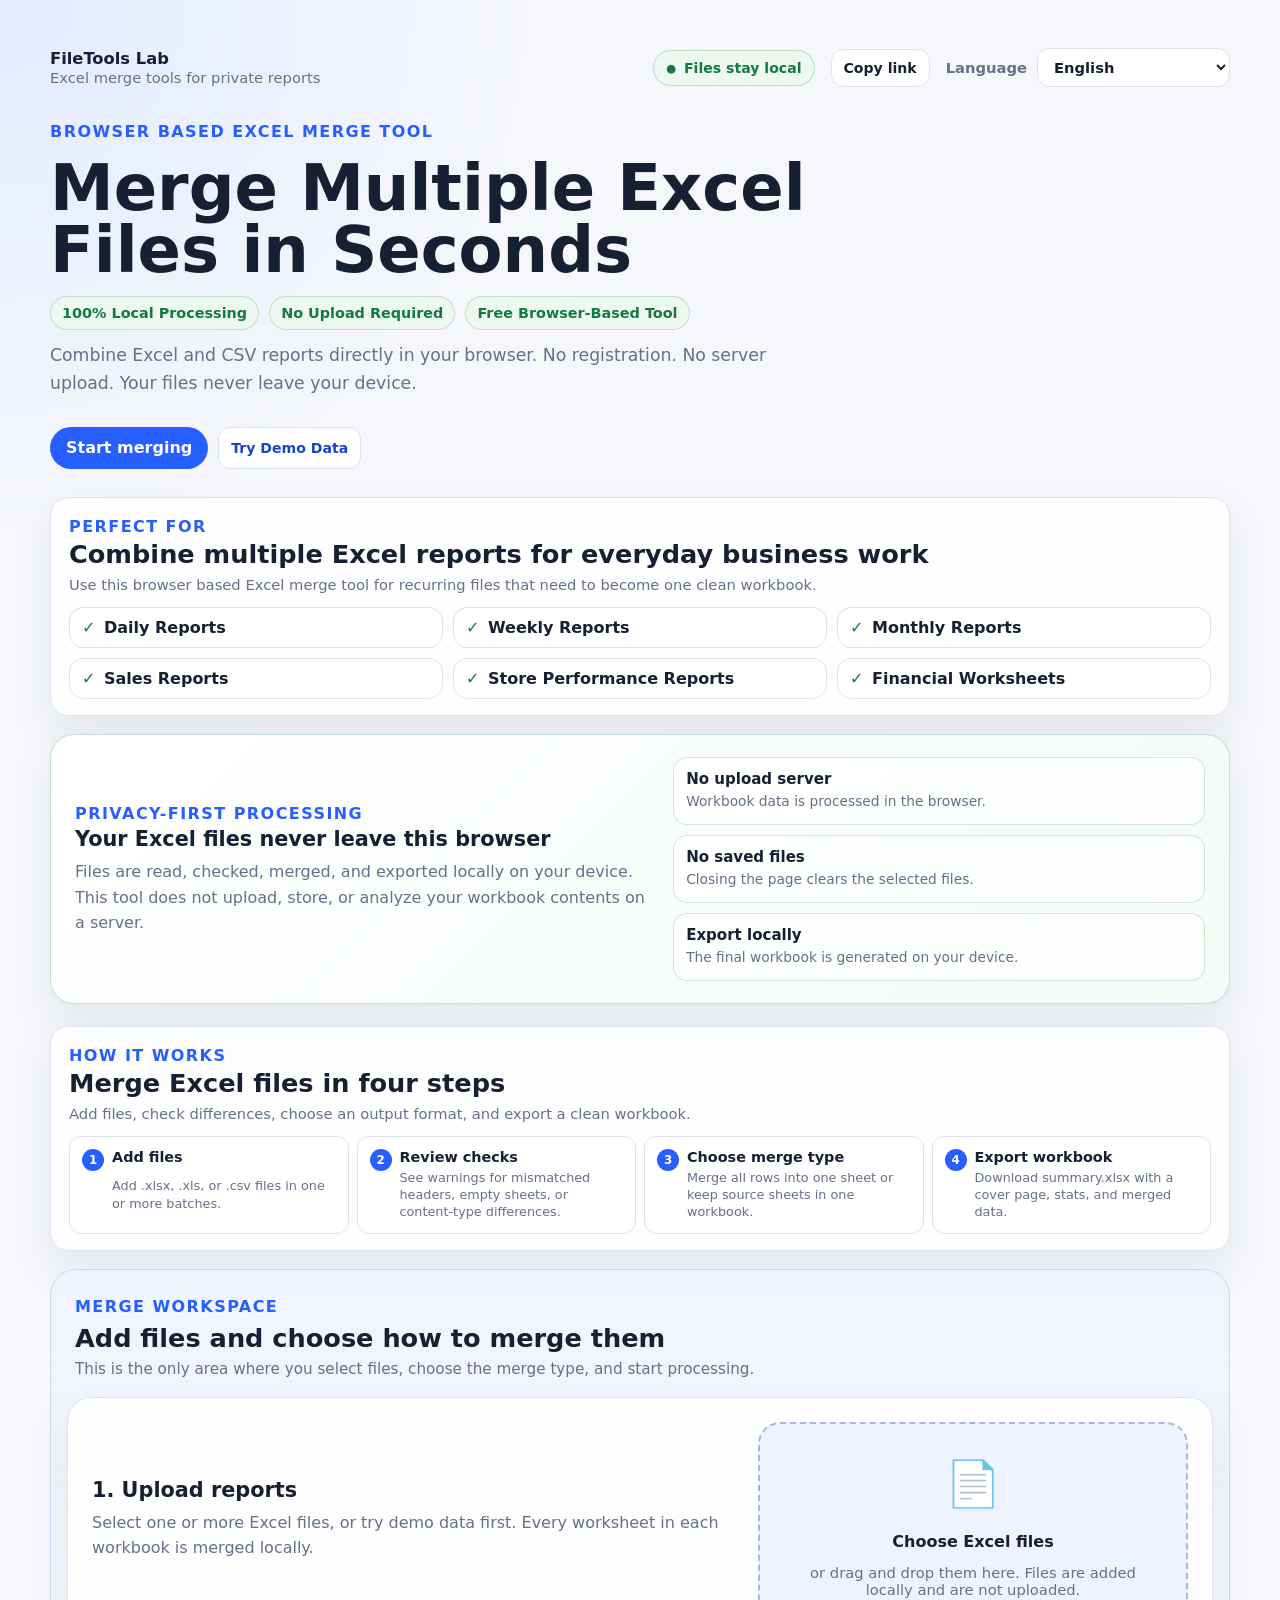
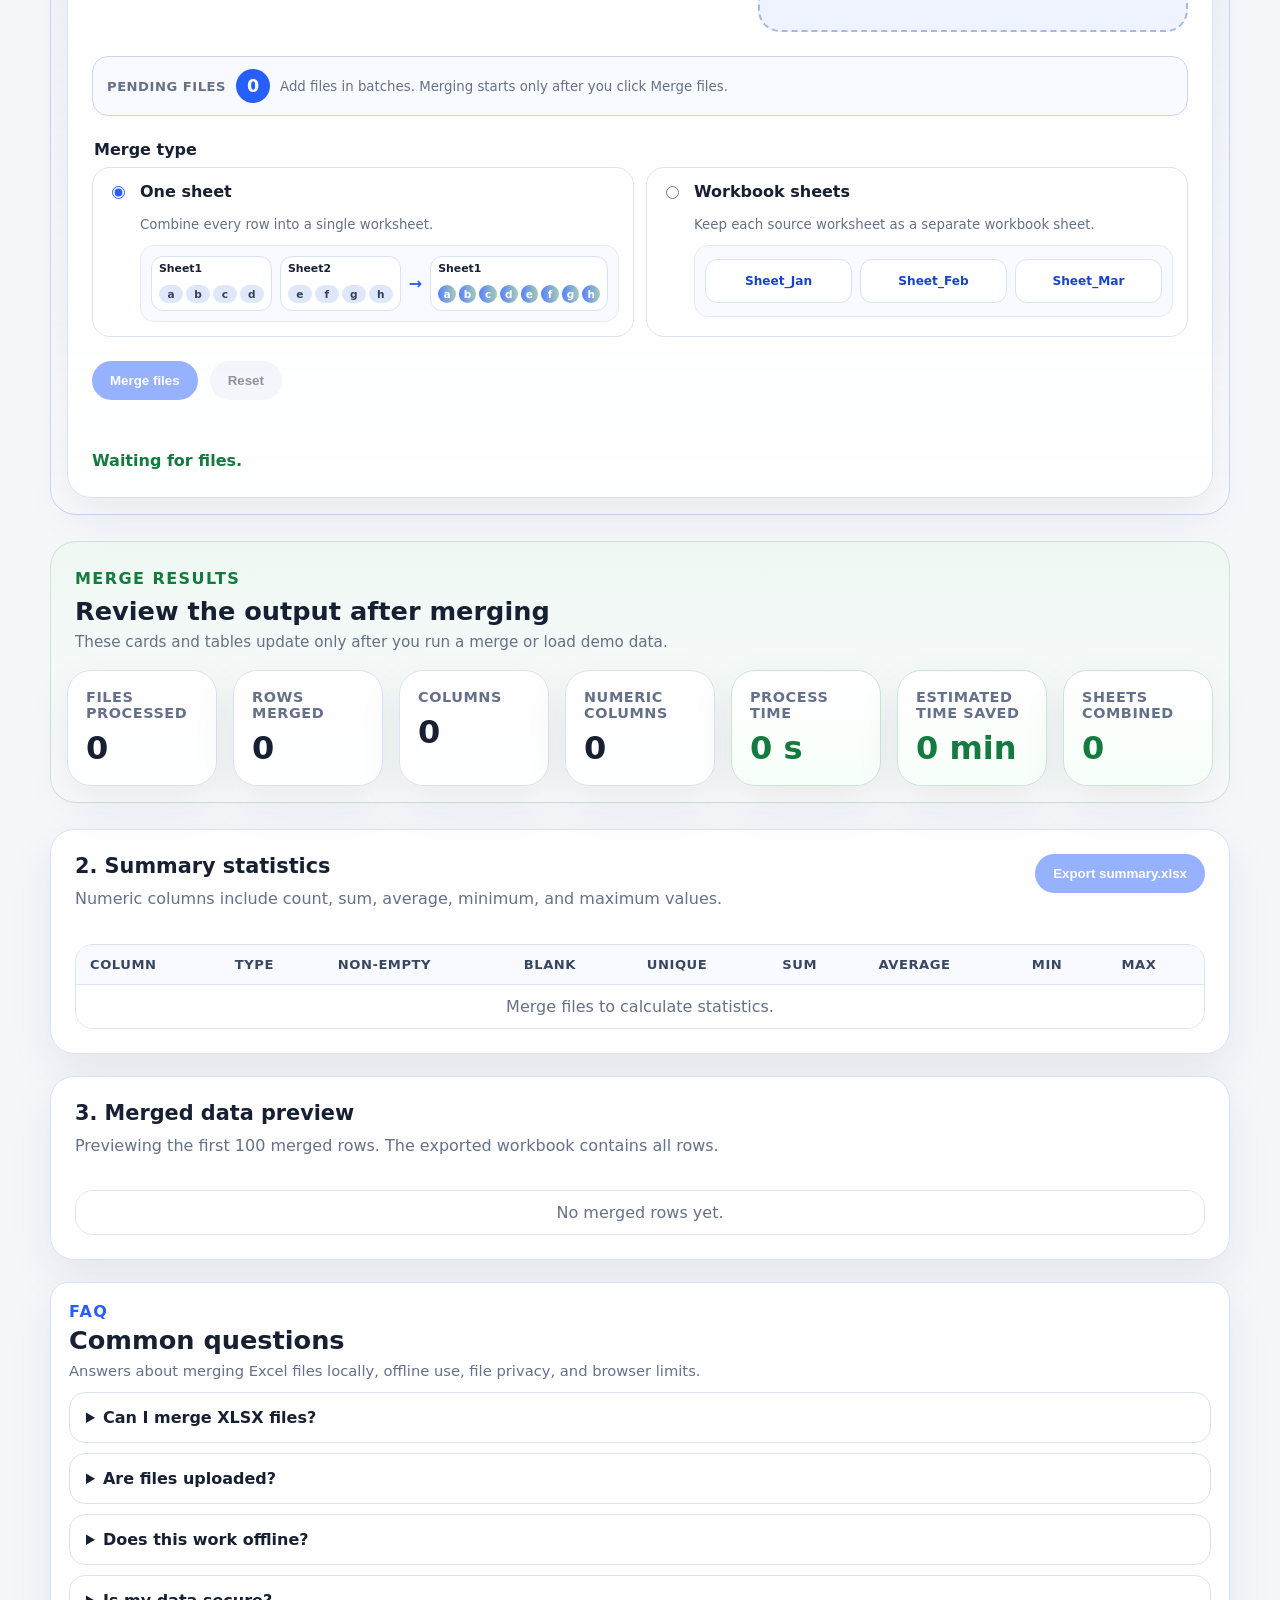
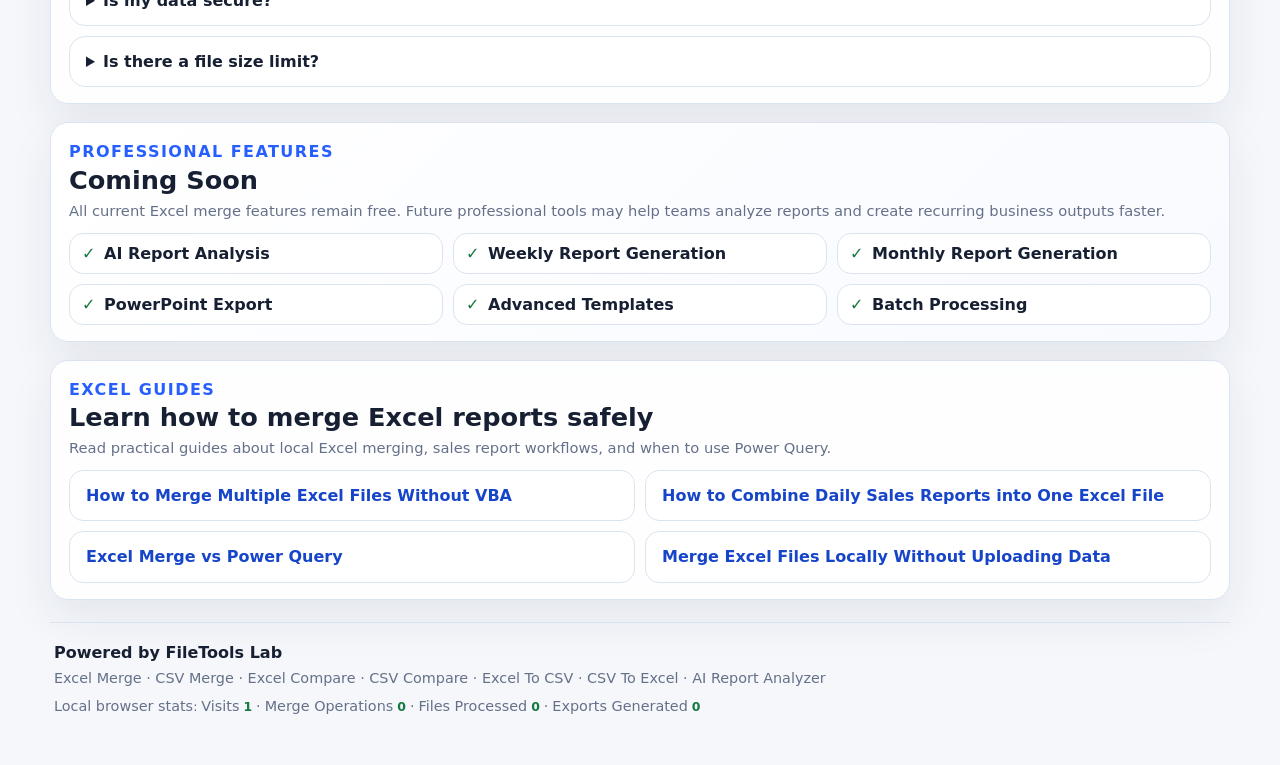
==== commit d656ce5c: "Add files via upload" ====
--- a/index.html
+++ b/index.html
@@ -3,32 +3,34 @@
 <head>
   <meta charset="UTF-8" />
   <meta name="viewport" content="width=device-width, initial-scale=1.0" />
-  <meta name="description" content="Merge Excel and CSV files locally in your browser. Check header mismatches, combine multiple sheets, and export summary.xlsx without uploading files to a server." />
-  <meta name="keywords" content="Excel merge tool, merge Excel files, combine Excel sheets, CSV merge, workbook merger, local Excel tool, privacy-first Excel tool" />
+  <meta name="description" content="Merge multiple Excel files without uploading. Combine XLSX, XLS and CSV reports locally in your browser with this free offline Excel merge tool." />
+  <meta name="keywords" content="merge excel files without uploading, merge excel files locally, offline excel merge tool, combine multiple excel reports, merge sales reports excel, merge daily reports excel, merge monthly reports excel, browser based excel merge" />
   <meta name="robots" content="index, follow" />
   <link rel="canonical" href="https://filetools-lab.github.io/excelmerge/" />
-  <meta property="og:title" content="Excel Merge Tool - Merge Excel and CSV Files Locally" />
-  <meta property="og:description" content="Merge Excel and CSV files locally in your browser. Check mismatched headers and export summary.xlsx without uploading files to a server." />
+  <meta property="og:title" content="Merge Multiple Excel Files in Seconds - Local Browser Tool" />
+  <meta property="og:description" content="Merge Excel files locally without uploading. Combine daily, weekly, monthly and sales reports directly in your browser." />
   <meta property="og:type" content="website" />
   <meta property="og:url" content="https://filetools-lab.github.io/excelmerge/" />
   <meta name="twitter:card" content="summary" />
-  <title>Excel Merge Tool - Merge Excel and CSV Files Locally</title>
+  <title>Merge Multiple Excel Files in Seconds - Local Excel Merge Tool</title>
   <script type="application/ld+json">
     {
       "@context": "https://schema.org",
       "@type": "WebApplication",
-      "name": "Excel Report Merger",
+      "name": "FileTools Lab Excel Merge",
       "applicationCategory": "BusinessApplication",
       "operatingSystem": "Web",
       "url": "https://filetools-lab.github.io/excelmerge/",
-      "description": "Merge Excel and CSV files locally in your browser. Check header mismatches, combine multiple sheets, and export summary.xlsx without uploading files to a server.",
+      "description": "Merge multiple Excel files without uploading. Combine XLSX, XLS and CSV reports locally in your browser with this free offline Excel merge tool.",
       "offers": {
         "@type": "Offer",
         "price": "0",
         "priceCurrency": "USD"
       },
       "featureList": [
-        "Merge Excel files locally",
+        "Merge Excel files locally without uploading",
+        "Combine multiple Excel reports",
+        "Merge daily, weekly, monthly and sales reports",
         "Merge CSV files locally",
         "Check header mismatches",
         "Export summary workbook",
@@ -42,8 +44,8 @@
   <main class="app-shell">
     <header class="top-bar">
       <div>
-        <strong data-i18n="brand">Excel Report Merger</strong>
-        <span data-i18n="brandTagline">Local workbook utility</span>
+        <strong data-i18n="brand">FileTools Lab</strong>
+        <span data-i18n="brandTagline">Excel merge tools for private reports</span>
       </div>
       <div class="privacy-badge" title="Local processing">
         <span aria-hidden="true">●</span>
@@ -51,7 +53,6 @@
       </div>
       <nav class="top-actions" aria-label="Site actions">
         <button id="share-button" type="button" class="small-button" data-i18n="shareButton">Copy link</button>
-        <a class="small-button secondary-link" href="https://github.com/filetools-lab/excelmerge/issues" target="_blank" rel="noreferrer" data-i18n="feedbackLink">Feedback</a>
       </nav>
       <label class="language-switcher" for="language-select">
         <span data-i18n="languageLabel">Language</span>
@@ -68,11 +69,37 @@
 
     <section class="hero" aria-labelledby="app-title">
       <p class="eyebrow" data-i18n="eyebrow">Browser-only Excel utility</p>
-      <h1 id="app-title" data-i18n="heroTitle">Merge Excel reports into one summary workbook</h1>
+      <h1 id="app-title" data-i18n="heroTitle">Merge Multiple Excel Files in Seconds</h1>
+      <ul class="hero-points" aria-label="Key benefits">
+        <li data-i18n="heroPointLocal">100% Local Processing</li>
+        <li data-i18n="heroPointUpload">No Upload Required</li>
+        <li data-i18n="heroPointFree">Free Browser-Based Tool</li>
+      </ul>
       <p class="hero-copy" data-i18n-html="heroCopy">
-        Upload multiple <strong>.xlsx</strong>, <strong>.xls</strong>, or <strong>.csv</strong> files, preview the combined rows,
-        review summary statistics, and export <strong>summary.xlsx</strong>. Processing happens locally in your browser.
+        Combine Excel and CSV reports directly in your browser. No registration. No server upload. Your files never leave your device.
       </p>
+      <div class="hero-actions">
+        <a class="primary-action" href="#upload-title" data-i18n="heroStartButton">Start merging</a>
+        <button id="demo-button" type="button" class="small-button demo-button" data-i18n="demoDataButton">Try Demo Data</button>
+      </div>
+    </section>
+
+    <section class="content-section use-cases" aria-labelledby="use-cases-title">
+      <div class="section-header">
+        <div>
+          <p class="eyebrow" data-i18n="useCasesEyebrow">Perfect For</p>
+          <h2 id="use-cases-title" data-i18n="useCasesTitle">Combine multiple Excel reports for everyday business work</h2>
+          <p data-i18n="useCasesCopy">Use this browser based Excel merge tool for recurring files that need to become one clean workbook.</p>
+        </div>
+      </div>
+      <ul class="check-grid">
+        <li data-i18n="useCaseDaily">Daily Reports</li>
+        <li data-i18n="useCaseWeekly">Weekly Reports</li>
+        <li data-i18n="useCaseMonthly">Monthly Reports</li>
+        <li data-i18n="useCaseSales">Sales Reports</li>
+        <li data-i18n="useCaseStore">Store Performance Reports</li>
+        <li data-i18n="useCaseFinancial">Financial Worksheets</li>
+      </ul>
     </section>
 
     <section class="privacy-panel" aria-labelledby="privacy-title">
@@ -106,10 +133,16 @@
       </ol>
     </section>
 
-    <section class="card uploader" aria-labelledby="upload-title">
+    <section class="workspace-section" aria-labelledby="workspace-title">
+      <div class="section-band">
+        <p class="eyebrow" data-i18n="workspaceEyebrow">Merge Workspace</p>
+        <h2 id="workspace-title" data-i18n="workspaceTitle">Add files and choose how to merge them</h2>
+        <p data-i18n="workspaceCopy">This is the only area where you select files, choose the merge type, and start processing.</p>
+      </div>
+      <div class="card uploader" aria-labelledby="upload-title">
       <div>
         <h2 id="upload-title" data-i18n="uploadTitle">1. Upload reports</h2>
-        <p data-i18n="uploadCopy">Select one or more Excel files. Every worksheet in each workbook is merged.</p>
+        <p data-i18n="uploadCopy">Select one or more Excel files, or try demo data first. Every worksheet in each workbook is merged locally.</p>
       </div>
       <label class="drop-zone" for="file-input">
         <span class="drop-icon" aria-hidden="true">📄</span>
@@ -165,33 +198,45 @@
       </div>
       <ul id="file-list" class="file-list" aria-live="polite"></ul>
       <p id="status" class="status" role="status" data-i18n="waitingStatus">Waiting for files.</p>
-    </section>
-
-    <section class="stats-grid" aria-label="Workbook summary statistics">
-      <article class="stat-card">
-        <span class="stat-label" data-i18n="statFiles">Files</span>
-        <strong id="stat-files">0</strong>
-      </article>
-      <article class="stat-card">
-        <span class="stat-label" data-i18n="statRows">Merged rows</span>
-        <strong id="stat-rows">0</strong>
-      </article>
-      <article class="stat-card">
-        <span class="stat-label" data-i18n="statColumns">Columns</span>
-        <strong id="stat-columns">0</strong>
-      </article>
-      <article class="stat-card">
-        <span class="stat-label" data-i18n="statNumeric">Numeric columns</span>
-        <strong id="stat-numeric">0</strong>
-      </article>
-      <article class="stat-card result-card">
-        <span class="stat-label" data-i18n="statProcessTime">Process time</span>
-        <strong id="stat-process-time">0s</strong>
-      </article>
-      <article class="stat-card result-card">
-        <span class="stat-label" data-i18n="statTimeSaved">Time saved est.</span>
-        <strong id="stat-time-saved">0 min</strong>
-      </article>
+      </div>
+    </section>
+
+    <section class="results-section" aria-labelledby="results-title">
+      <div class="section-band result-band">
+        <p class="eyebrow" data-i18n="resultsEyebrow">Merge Results</p>
+        <h2 id="results-title" data-i18n="resultsTitle">Review the output after merging</h2>
+        <p data-i18n="resultsCopy">These cards and tables update only after you run a merge or load demo data.</p>
+      </div>
+      <div class="stats-grid" aria-label="Workbook summary statistics">
+        <article class="stat-card">
+          <span class="stat-label" data-i18n="statFiles">Files Processed</span>
+          <strong id="stat-files">0</strong>
+        </article>
+        <article class="stat-card">
+          <span class="stat-label" data-i18n="statRows">Rows Merged</span>
+          <strong id="stat-rows">0</strong>
+        </article>
+        <article class="stat-card">
+          <span class="stat-label" data-i18n="statColumns">Columns</span>
+          <strong id="stat-columns">0</strong>
+        </article>
+        <article class="stat-card">
+          <span class="stat-label" data-i18n="statNumeric">Numeric columns</span>
+          <strong id="stat-numeric">0</strong>
+        </article>
+        <article class="stat-card result-card">
+          <span class="stat-label" data-i18n="statProcessTime">Process time</span>
+          <strong id="stat-process-time">0s</strong>
+        </article>
+        <article class="stat-card result-card">
+          <span class="stat-label" data-i18n="statTimeSaved">Estimated Time Saved</span>
+          <strong id="stat-time-saved">0 min</strong>
+        </article>
+        <article class="stat-card result-card">
+          <span class="stat-label" data-i18n="statSheetsCombined">Sheets combined</span>
+          <strong id="stat-sheets">0</strong>
+        </article>
+      </div>
     </section>
 
     <section class="card" aria-labelledby="stats-title">
@@ -250,23 +295,76 @@
       </div>
       <div class="faq-list">
         <details>
-          <summary data-i18n="faqUploadQuestion">Are my Excel files uploaded to a server?</summary>
-          <p data-i18n="faqUploadAnswer">No. Files are read and merged locally in your browser. Workbook contents are not uploaded to an application server.</p>
-        </details>
-        <details>
-          <summary data-i18n="faqFormatsQuestion">Which file formats are supported?</summary>
-          <p data-i18n="faqFormatsAnswer">You can merge .xlsx, .xls, and .csv files.</p>
-        </details>
-        <details>
-          <summary data-i18n="faqSheetsQuestion">Can I merge multiple worksheets?</summary>
-          <p data-i18n="faqSheetsAnswer">Yes. You can combine all rows into one worksheet or keep each source worksheet as a separate sheet in one workbook.</p>
-        </details>
-        <details>
-          <summary data-i18n="faqMismatchQuestion">What happens if headers are different?</summary>
-          <p data-i18n="faqMismatchAnswer">The tool shows a warning with the file and sheet location before merging. You can return to check files or continue merging.</p>
-        </details>
-      </div>
-    </section>
+          <summary data-i18n="faqXlsxQuestion">Can I merge XLSX files?</summary>
+          <p data-i18n="faqXlsxAnswer">Yes. This free browser based Excel merge tool supports XLSX, XLS and CSV files.</p>
+        </details>
+        <details>
+          <summary data-i18n="faqUploadQuestion">Are files uploaded?</summary>
+          <p data-i18n="faqUploadAnswer">No. All processing happens locally in your browser, so you can merge Excel files without uploading sensitive data.</p>
+        </details>
+        <details>
+          <summary data-i18n="faqOfflineQuestion">Does this work offline?</summary>
+          <p data-i18n="faqOfflineAnswer">Yes. After loading the page you can continue working offline in the same browser tab.</p>
+        </details>
+        <details>
+          <summary data-i18n="faqSecureQuestion">Is my data secure?</summary>
+          <p data-i18n="faqSecureAnswer">Yes. Your files never leave your computer, which makes this useful for financial worksheets, sales reports and private business data.</p>
+        </details>
+        <details>
+          <summary data-i18n="faqLimitQuestion">Is there a file size limit?</summary>
+          <p data-i18n="faqLimitAnswer">There is no server file size limit. The practical limit is your browser memory and device performance.</p>
+        </details>
+      </div>
+    </section>
+
+    <section class="content-section professional-section" aria-labelledby="professional-title">
+      <div class="section-header">
+        <div>
+          <p class="eyebrow" data-i18n="professionalEyebrow">Professional Features</p>
+          <h2 id="professional-title" data-i18n="professionalTitle">Coming Soon</h2>
+          <p data-i18n="professionalCopy">All current Excel merge features remain free. Future professional tools may help teams analyze reports and create recurring business outputs faster.</p>
+        </div>
+      </div>
+      <ul class="feature-list">
+        <li data-i18n="proAi">AI Report Analysis</li>
+        <li data-i18n="proWeekly">Weekly Report Generation</li>
+        <li data-i18n="proMonthly">Monthly Report Generation</li>
+        <li data-i18n="proPpt">PowerPoint Export</li>
+        <li data-i18n="proTemplates">Advanced Templates</li>
+        <li data-i18n="proBatch">Batch Processing</li>
+      </ul>
+    </section>
+
+    <section class="content-section" aria-labelledby="blog-title">
+      <div class="section-header">
+        <div>
+          <p class="eyebrow" data-i18n="blogEyebrow">Excel Guides</p>
+          <h2 id="blog-title" data-i18n="blogTitle">Learn how to merge Excel reports safely</h2>
+          <p data-i18n="blogCopy">Read practical guides about local Excel merging, sales report workflows, and when to use Power Query.</p>
+        </div>
+      </div>
+      <div class="blog-list">
+        <a href="blog/merge-multiple-excel-files-without-vba.html" data-i18n="blogArticleOne">How to Merge Multiple Excel Files Without VBA</a>
+        <a href="blog/combine-daily-sales-reports.html" data-i18n="blogArticleTwo">How to Combine Daily Sales Reports into One Excel File</a>
+        <a href="blog/excel-merge-vs-power-query.html" data-i18n="blogArticleThree">Excel Merge vs Power Query</a>
+        <a href="blog/merge-excel-files-locally-without-uploading.html" data-i18n="blogArticleFour">Merge Excel Files Locally Without Uploading Data</a>
+      </div>
+    </section>
+
+    <footer class="site-footer">
+      <strong data-i18n="footerBrand">Powered by FileTools Lab</strong>
+      <span data-i18n="footerRoadmap">Excel Merge · CSV Merge · Excel Compare · CSV Compare · Excel To CSV · CSV To Excel · AI Report Analyzer</span>
+      <small class="footer-analytics" aria-label="Local usage counters">
+        <span data-i18n="analyticsLocalLabel">Local browser stats</span>:
+        <span data-i18n="analyticsVisits">Visits</span> <strong id="analytics-visits">0</strong>
+        <span aria-hidden="true">·</span>
+        <span data-i18n="analyticsMerges">Merge Operations</span> <strong id="analytics-merges">0</strong>
+        <span aria-hidden="true">·</span>
+        <span data-i18n="analyticsFiles">Files Processed</span> <strong id="analytics-files">0</strong>
+        <span aria-hidden="true">·</span>
+        <span data-i18n="analyticsExports">Exports Generated</span> <strong id="analytics-exports">0</strong>
+      </small>
+    </footer>
   </main>
 
   <div id="validation-modal" class="modal-backdrop" hidden>
--- a/styles.css
+++ b/styles.css
@@ -119,6 +119,46 @@
 h2 { margin-bottom: 8px; font-size: 1.3rem; }
 p { color: var(--muted); line-height: 1.6; }
 .hero-copy { max-width: 760px; font-size: 1.08rem; }
+.hero-points {
+  display: flex;
+  flex-wrap: wrap;
+  gap: 10px;
+  margin: 2px 0 0;
+  padding: 0;
+  list-style: none;
+}
+.hero-points li {
+  padding: 8px 11px;
+  border: 1px solid rgba(20, 122, 63, 0.2);
+  border-radius: 999px;
+  background: #edf8f1;
+  color: var(--success);
+  font-size: 0.9rem;
+  font-weight: 900;
+}
+.hero-actions {
+  display: flex;
+  flex-wrap: wrap;
+  gap: 10px;
+  align-items: center;
+}
+.primary-action {
+  display: inline-flex;
+  align-items: center;
+  justify-content: center;
+  min-height: 42px;
+  padding: 10px 16px;
+  border-radius: 999px;
+  background: var(--primary);
+  color: #fff;
+  font-weight: 900;
+  text-decoration: none;
+}
+.primary-action:hover { background: var(--primary-dark); }
+.demo-button {
+  min-height: 42px;
+  color: var(--primary-dark);
+}
 
 .card, .stat-card {
   background: rgba(255, 255, 255, 0.9);
@@ -128,7 +168,43 @@
 }
 
 .card { padding: 24px; margin-bottom: 22px; }
-.uploader { display: grid; grid-template-columns: 1fr minmax(280px, 430px); gap: 24px; align-items: center; }
+.uploader {
+  display: grid;
+  grid-template-columns: 1fr minmax(280px, 430px);
+  gap: 24px;
+  align-items: center;
+  margin-bottom: 0;
+}
+
+.workspace-section,
+.results-section {
+  display: grid;
+  gap: 14px;
+  margin-bottom: 26px;
+  padding: 16px;
+  border: 1px solid #cad8f3;
+  border-radius: 26px;
+  background: linear-gradient(180deg, rgba(238, 243, 255, 0.76), rgba(255, 255, 255, 0.54));
+}
+.results-section {
+  border-color: #cde5d5;
+  background: linear-gradient(180deg, rgba(237, 248, 241, 0.78), rgba(255, 255, 255, 0.56));
+}
+.section-band {
+  display: grid;
+  gap: 4px;
+  padding: 8px 8px 2px;
+}
+.section-band h2 {
+  margin: 0;
+  font-size: clamp(1.25rem, 2vw, 1.72rem);
+}
+.section-band p:last-child {
+  margin: 0;
+  max-width: 760px;
+  font-size: 0.95rem;
+}
+.result-band .eyebrow { color: var(--success); }
 
 .content-section {
   margin-bottom: 18px;
@@ -192,6 +268,98 @@
   color: var(--muted);
   font-size: 0.8rem;
   line-height: 1.35;
+}
+
+.check-grid,
+.feature-list {
+  display: grid;
+  grid-template-columns: repeat(3, minmax(0, 1fr));
+  gap: 10px;
+  margin: 0;
+  padding: 0;
+  list-style: none;
+}
+.check-grid li,
+.feature-list li {
+  position: relative;
+  padding: 10px 12px 10px 34px;
+  border: 1px solid var(--border);
+  border-radius: 14px;
+  background: #fff;
+  color: var(--ink);
+  font-weight: 800;
+}
+.check-grid li::before,
+.feature-list li::before {
+  content: "✓";
+  position: absolute;
+  left: 12px;
+  color: var(--success);
+  font-weight: 900;
+}
+.professional-section {
+  background: linear-gradient(135deg, #fff, #f8faff);
+}
+.blog-list {
+  display: grid;
+  grid-template-columns: repeat(2, minmax(0, 1fr));
+  gap: 10px;
+}
+.blog-list a {
+  display: block;
+  padding: 14px 16px;
+  border: 1px solid var(--border);
+  border-radius: 14px;
+  background: #fff;
+  color: var(--primary-dark);
+  font-weight: 900;
+  line-height: 1.35;
+  text-decoration: none;
+}
+.blog-list a:hover {
+  border-color: #bccae2;
+  background: #f8faff;
+}
+.article-shell {
+  max-width: 920px;
+}
+.article-page {
+  padding: 28px;
+}
+.article-page h1 {
+  margin-bottom: 16px;
+  font-size: clamp(2rem, 4vw, 3.4rem);
+  line-height: 1.05;
+}
+.article-page h2 {
+  margin-top: 28px;
+}
+.article-page p {
+  font-size: 1rem;
+}
+.site-footer {
+  display: grid;
+  gap: 6px;
+  margin: 22px 0 0;
+  padding: 20px 4px 0;
+  border-top: 1px solid var(--border);
+  color: var(--muted);
+}
+.site-footer strong {
+  color: var(--ink);
+}
+.site-footer span {
+  font-size: 0.9rem;
+  line-height: 1.5;
+}
+.footer-analytics {
+  color: var(--muted);
+  font-size: 0.78rem;
+  line-height: 1.6;
+}
+.footer-analytics strong {
+  color: var(--success);
+  font-weight: 900;
 }
 
 .privacy-panel {
@@ -571,7 +739,7 @@
 .file-size { color: var(--muted); white-space: nowrap; }
 .status { grid-column: 1 / -1; margin: 0; color: var(--success); font-weight: 700; }
 
-.stats-grid { display: grid; grid-template-columns: repeat(auto-fit, minmax(150px, 1fr)); gap: 16px; margin-bottom: 22px; }
+.stats-grid { display: grid; grid-template-columns: repeat(auto-fit, minmax(150px, 1fr)); gap: 16px; margin-bottom: 0; }
 .stat-card { padding: 18px; }
 .stat-label { display: block; margin-bottom: 8px; color: var(--muted); font-size: 0.9rem; font-weight: 700; text-transform: uppercase; letter-spacing: 0.04em; }
 .stat-card strong { font-size: 2rem; }
@@ -674,7 +842,7 @@
   .privacy-badge { margin-left: 0; }
   .top-actions { flex-wrap: wrap; }
   .privacy-panel { grid-template-columns: 1fr; }
-  .uploader, .stats-grid, .merge-options, .steps-grid { grid-template-columns: 1fr; }
+  .uploader, .stats-grid, .merge-options, .steps-grid, .check-grid, .feature-list, .blog-list { grid-template-columns: 1fr; }
   .demo-stage { grid-template-columns: minmax(0, 1fr) 58px minmax(0, 1fr); gap: 8px; }
   .demo-card { min-height: 0; }
   .demo-arrow { min-height: 34px; padding: 0 6px; font-size: 0.72rem; }
@@ -686,6 +854,7 @@
   .one-sheet-preview, .workbook-preview { grid-template-columns: 1fr; }
   .section-header { flex-direction: column; }
   button { width: 100%; }
+  .primary-action, .small-button { width: 100%; }
   .modal-actions { flex-direction: column-reverse; }
 }
 
